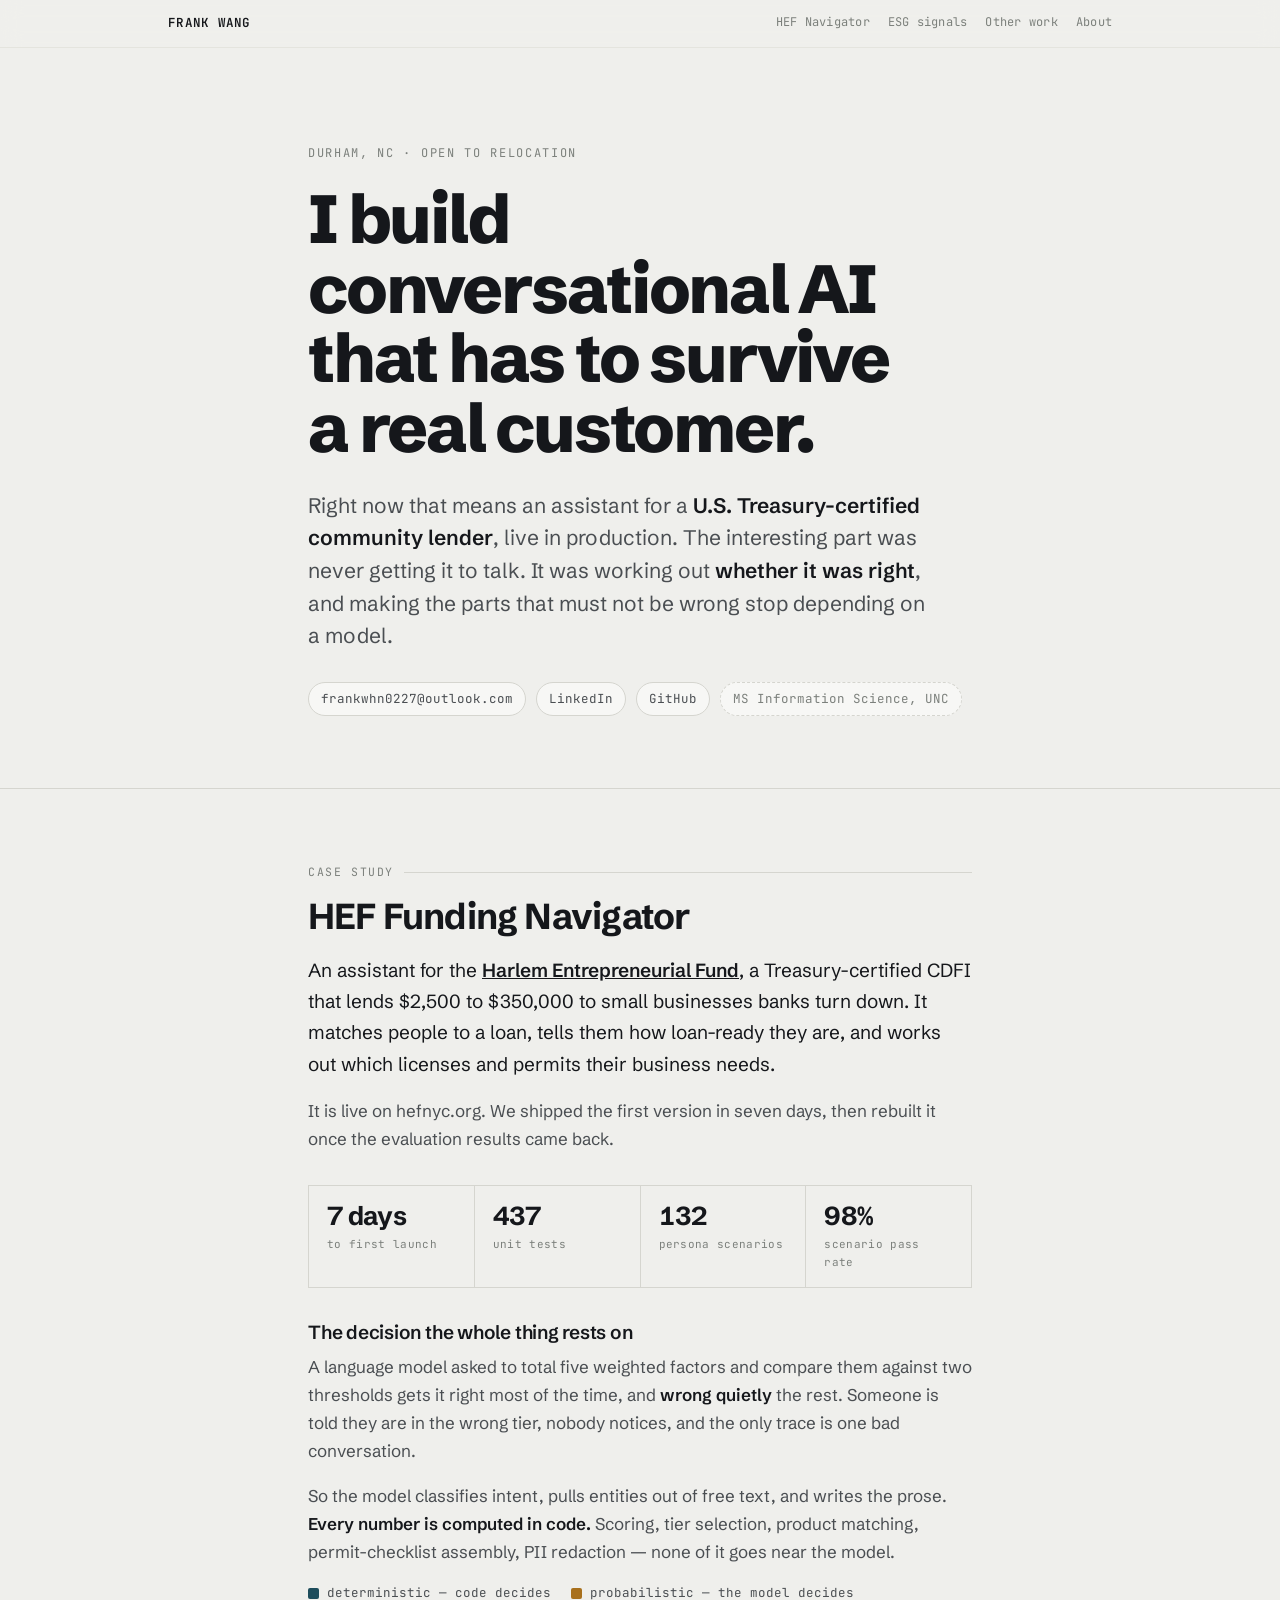
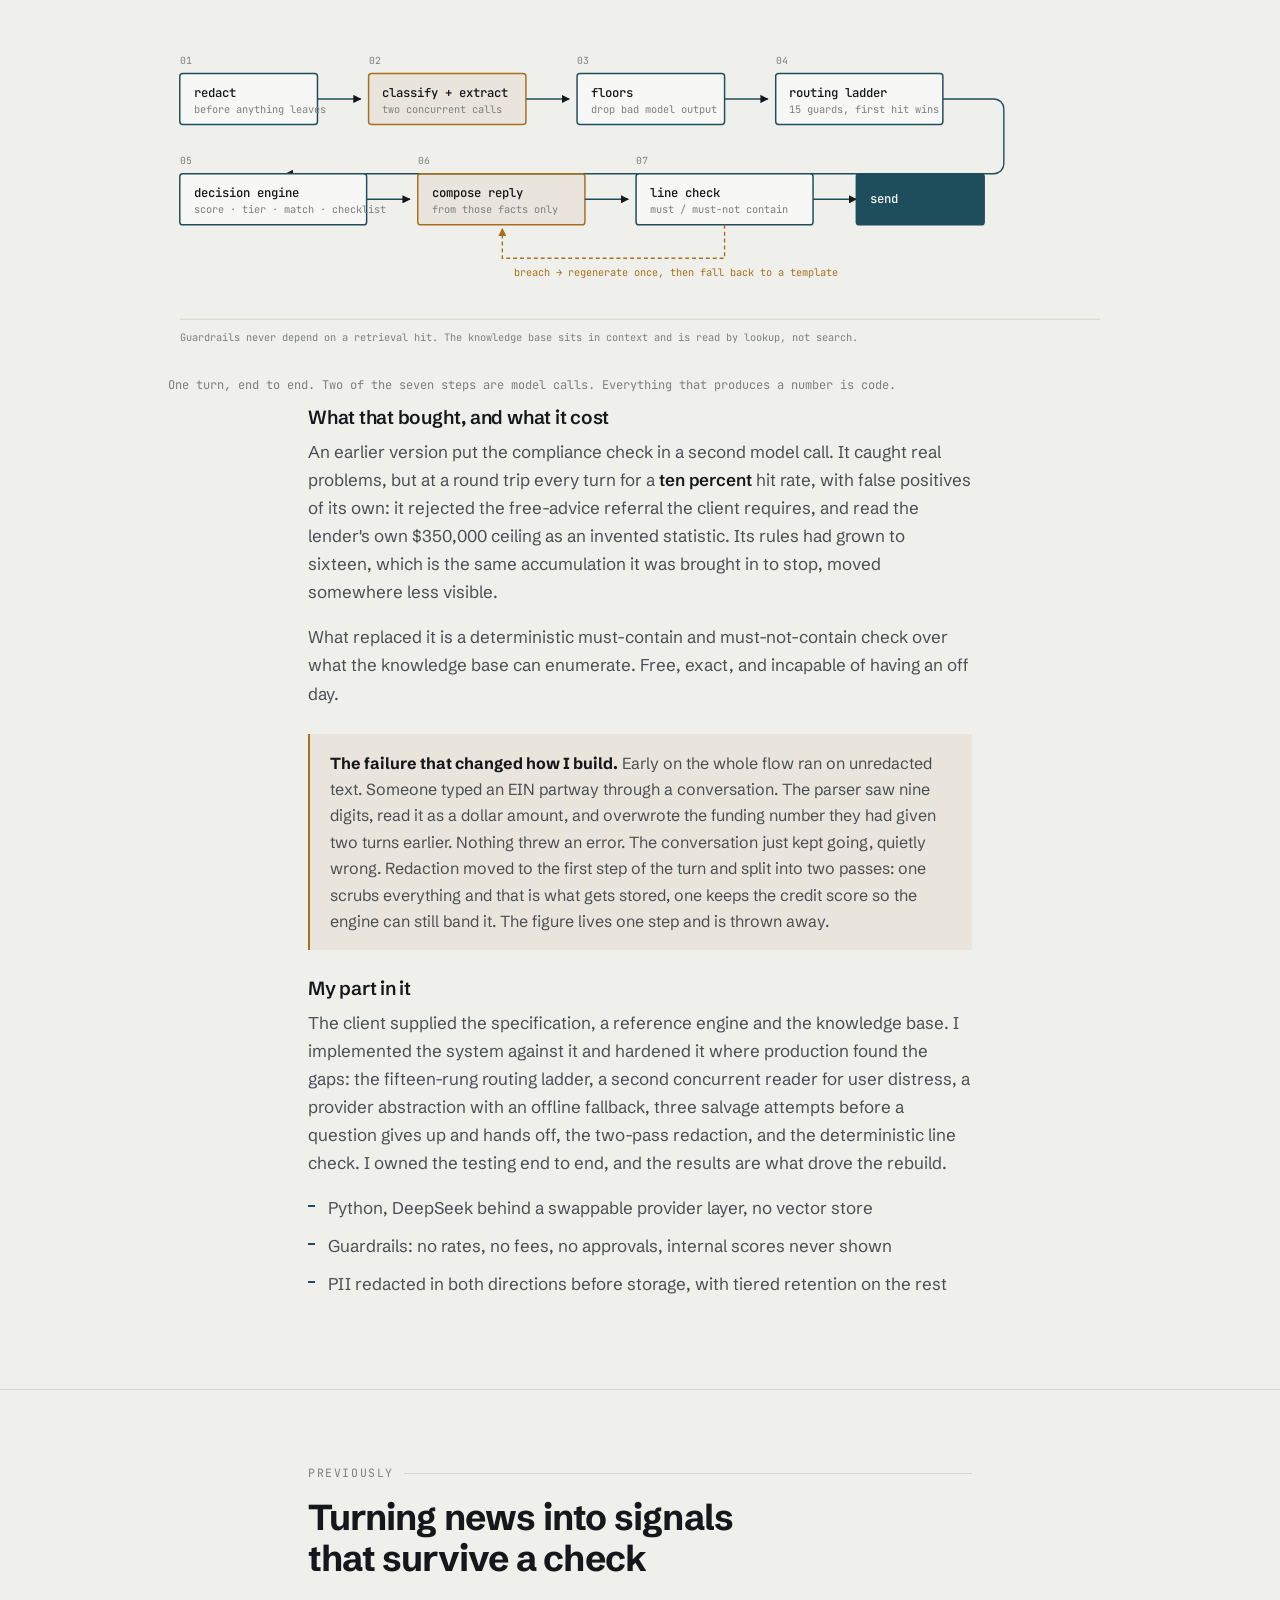
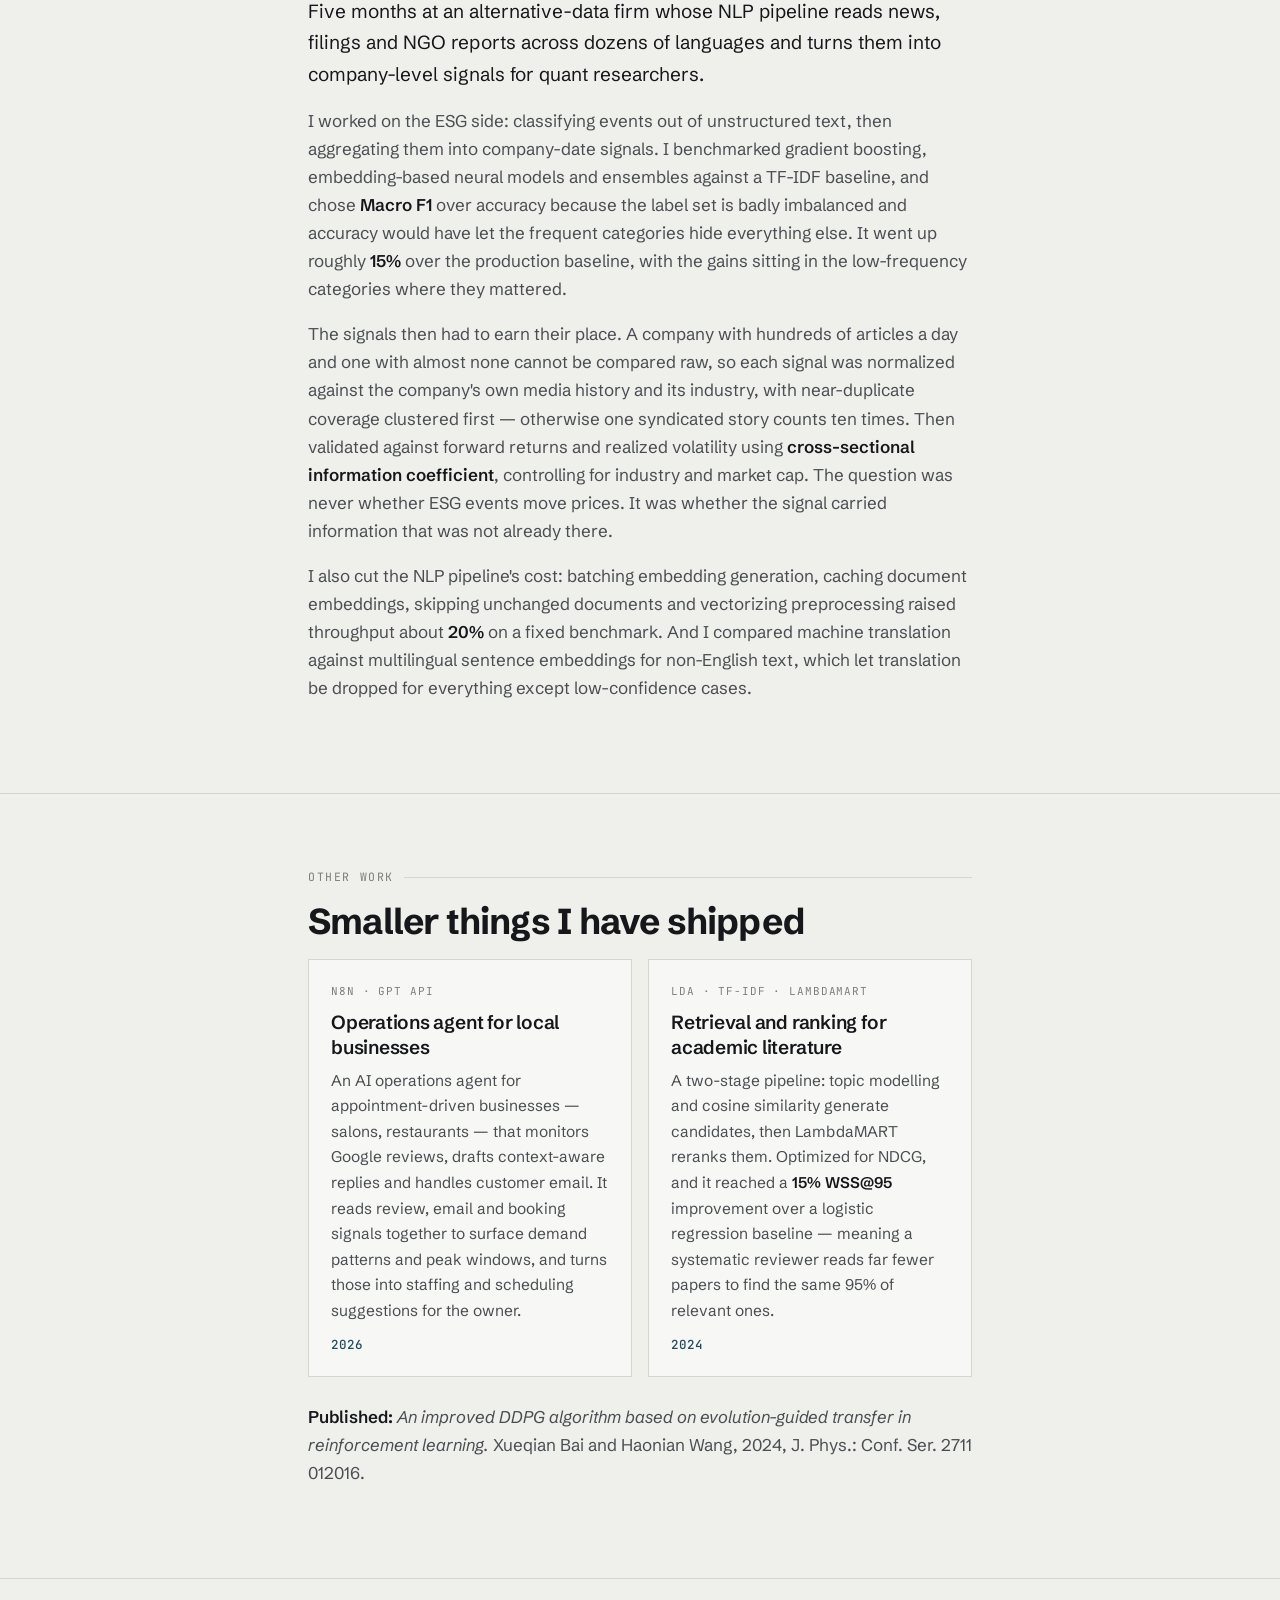
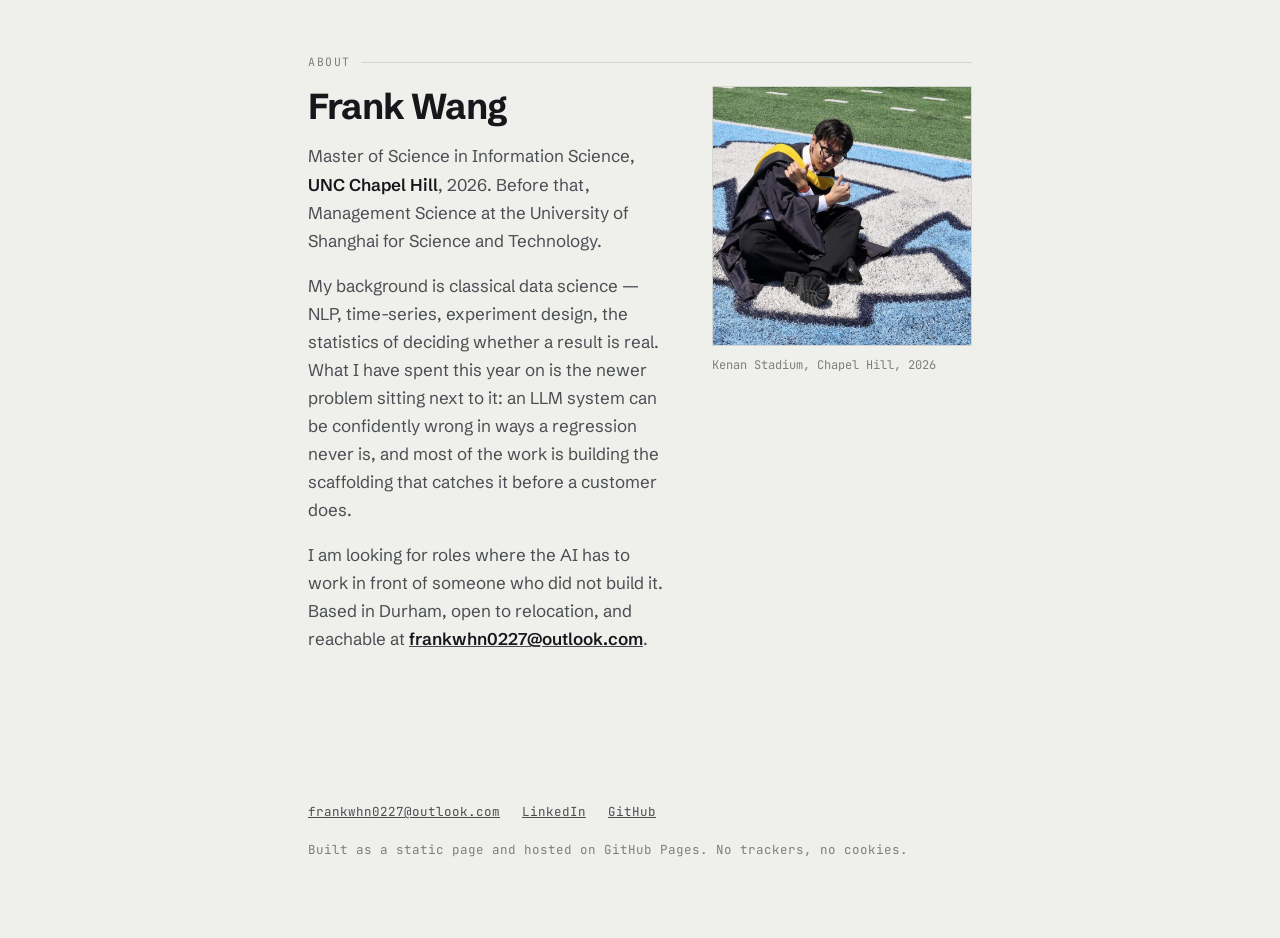
==== index.html @ 6993cf63 "Personal site: HEF case study, ESG signal work, projects Static single page hosted on GitHub Pages. " ====
<!doctype html>
<html lang="en">
<head>
<meta charset="utf-8">
<meta name="viewport" content="width=device-width,initial-scale=1">
<title>Frank Wang — AI systems that hold up in production</title>
<meta name="description" content="Haonian (Frank) Wang. I build conversational AI systems for enterprise clients and work out whether they actually hold up.">
<link rel="preconnect" href="https://fonts.googleapis.com">
<link rel="preconnect" href="https://fonts.gstatic.com" crossorigin>
<link rel="stylesheet" href="https://fonts.googleapis.com/css2?family=Schibsted+Grotesk:wght@400;500;600;700;800&family=JetBrains+Mono:wght@400;500;600&display=swap">
<link rel="icon" href="data:image/svg+xml,<svg xmlns='http://www.w3.org/2000/svg' viewBox='0 0 32 32'><rect width='32' height='32' fill='%231E4D5C'/><text x='16' y='23' font-family='monospace' font-size='19' font-weight='700' fill='%23EFEFEC' text-anchor='middle'>F</text></svg>">
<style>
:root{
  --ground:#EFEFEC; --surface:#F7F7F5; --sunk:#E4E4DF;
  --ink:#15171B; --ink-2:#4A4E52; --ink-3:#7C807C;
  --rule:#D5D5CF; --rule-soft:#E4E4DE;
  --det:#1E4D5C;  --det-w:#1E4D5C14;   /* deterministic: code decides */
  --pro:#A8701C;  --pro-w:#A8701C14;   /* probabilistic: the model decides */
  --sans:"Schibsted Grotesk",system-ui,-apple-system,"Segoe UI",sans-serif;
  --mono:"JetBrains Mono",ui-monospace,SFMono-Regular,Menlo,monospace;
  --col:720px; --wide:1000px;
}
@media (prefers-color-scheme:dark){:root:not([data-theme="light"]){
  --ground:#121417; --surface:#1A1D21; --sunk:#0D0F11;
  --ink:#E9EAE6; --ink-2:#AFB4B2; --ink-3:#818682;
  --rule:#2B2F33; --rule-soft:#22262A;
  --det:#6FB6C6; --det-w:#6FB6C61F;
  --pro:#D9A548; --pro-w:#D9A5481F;
}}
:root[data-theme="dark"]{
  --ground:#121417; --surface:#1A1D21; --sunk:#0D0F11;
  --ink:#E9EAE6; --ink-2:#AFB4B2; --ink-3:#818682;
  --rule:#2B2F33; --rule-soft:#22262A;
  --det:#6FB6C6; --det-w:#6FB6C61F;
  --pro:#D9A548; --pro-w:#D9A5481F;
}
*{box-sizing:border-box}
html{scroll-behavior:smooth}
@media (prefers-reduced-motion:reduce){html{scroll-behavior:auto}*{animation:none!important;transition:none!important}}
body{margin:0;background:var(--ground);color:var(--ink);font-family:var(--sans);
  font-size:17px;line-height:1.65;-webkit-font-smoothing:antialiased;font-feature-settings:"ss01";}
.col{max-width:var(--col);margin:0 auto;padding:0 28px}
.wide{max-width:var(--wide);margin:0 auto;padding:0 28px}
a{color:inherit}
a:focus-visible{outline:2px solid var(--det);outline-offset:3px;border-radius:2px}

/* ── nav ─────────────────────────────────────────── */
nav{position:sticky;top:0;z-index:20;background:color-mix(in srgb,var(--ground) 88%,transparent);
  backdrop-filter:blur(10px);border-bottom:1px solid var(--rule-soft)}
nav .in{max-width:var(--wide);margin:0 auto;padding:13px 28px;display:flex;align-items:center;gap:22px}
nav .me{font-family:var(--mono);font-size:12.5px;font-weight:600;letter-spacing:.02em;text-decoration:none}
nav .lk{margin-left:auto;display:flex;gap:18px}
nav .lk a{font-family:var(--mono);font-size:12px;color:var(--ink-3);text-decoration:none;letter-spacing:.02em}
nav .lk a:hover{color:var(--ink)}
@media(max-width:620px){nav .lk a.opt{display:none}}

/* ── hero ────────────────────────────────────────── */
header{padding:96px 0 72px;border-bottom:1px solid var(--rule)}
.kicker{font-family:var(--mono);font-size:12px;letter-spacing:.14em;text-transform:uppercase;color:var(--ink-3);margin-bottom:22px}
h1{font-size:clamp(38px,7vw,68px);line-height:1.02;letter-spacing:-.033em;font-weight:800;margin:0 0 26px;text-wrap:balance}
.lede{font-size:clamp(18px,2.3vw,21px);line-height:1.55;color:var(--ink-2);max-width:30em;margin:0 0 30px}
.lede b{color:var(--ink);font-weight:600}
.meta{display:flex;flex-wrap:wrap;gap:8px 10px}
.meta a,.meta span{font-family:var(--mono);font-size:12.5px;padding:6px 12px;border:1px solid var(--rule);
  border-radius:100px;text-decoration:none;color:var(--ink-2);background:var(--surface)}
.meta a:hover{border-color:var(--ink);color:var(--ink)}
.meta span{border-style:dashed;color:var(--ink-3)}

/* ── section furniture ───────────────────────────── */
section{padding:74px 0;border-bottom:1px solid var(--rule)}
section:last-of-type{border-bottom:0}
.sk{font-family:var(--mono);font-size:11.5px;letter-spacing:.14em;text-transform:uppercase;color:var(--ink-3);margin-bottom:14px;display:flex;align-items:center;gap:10px}
.sk::after{content:"";flex:1;height:1px;background:var(--rule)}
h2{font-size:clamp(26px,3.6vw,36px);line-height:1.12;letter-spacing:-.022em;font-weight:700;margin:0 0 18px;text-wrap:balance}
h3{font-size:19px;line-height:1.3;letter-spacing:-.012em;font-weight:600;margin:0 0 8px}
p{margin:0 0 17px;color:var(--ink-2)}
p b,li b{color:var(--ink);font-weight:600}
.big{font-size:19px;color:var(--ink)}

/* ── legend ──────────────────────────────────────── */
.legend{display:flex;flex-wrap:wrap;gap:10px 20px;margin:0 0 26px;font-family:var(--mono);font-size:12.5px}
.legend i{display:inline-flex;align-items:center;gap:8px;font-style:normal;color:var(--ink-2)}
.legend i::before{content:"";width:11px;height:11px;border-radius:2px;flex:none}
.legend .d::before{background:var(--det)} .legend .p::before{background:var(--pro)}

/* ── diagram ─────────────────────────────────────── */
.figure{margin:34px 0 10px}
.figure svg{width:100%;height:auto;display:block}
figcaption{font-family:var(--mono);font-size:12px;color:var(--ink-3);margin-top:14px;line-height:1.6}

/* ── stat strip ──────────────────────────────────── */
.stats{display:grid;grid-template-columns:repeat(auto-fit,minmax(132px,1fr));gap:1px;background:var(--rule);
  border:1px solid var(--rule);margin:32px 0}
.stats div{background:var(--ground);padding:16px 18px}
.stats b{display:block;font-size:26px;font-weight:700;letter-spacing:-.025em;line-height:1.15;font-variant-numeric:tabular-nums}
.stats span{font-family:var(--mono);font-size:11px;color:var(--ink-3);letter-spacing:.03em;display:block;margin-top:3px}

/* ── notes / lists ───────────────────────────────── */
ul.clean{list-style:none;padding:0;margin:0 0 17px}
ul.clean li{position:relative;padding-left:20px;margin-bottom:10px;color:var(--ink-2)}
ul.clean li::before{content:"";position:absolute;left:0;top:11px;width:7px;height:1.5px;background:var(--det)}
.aside{border-left:2px solid var(--pro);background:var(--pro-w);padding:16px 20px;margin:26px 0;font-size:16px;color:var(--ink-2)}
.aside b{color:var(--ink)}

/* ── work cards ──────────────────────────────────── */
.cards{display:grid;grid-template-columns:repeat(auto-fit,minmax(272px,1fr));gap:16px;margin-top:8px}
.card{border:1px solid var(--rule);background:var(--surface);padding:22px 22px 20px}
.card .tag{font-family:var(--mono);font-size:11px;letter-spacing:.08em;text-transform:uppercase;color:var(--ink-3);margin-bottom:10px}
.card p{font-size:15.5px;margin:0}
.card .n{font-family:var(--mono);font-size:12.5px;color:var(--det);margin-top:12px;display:block;font-weight:500}

/* ── about ───────────────────────────────────────── */
.about{display:grid;grid-template-columns:minmax(0,1fr) 260px;gap:40px;align-items:start}
@media(max-width:700px){.about{grid-template-columns:1fr;gap:28px}}
.about img{width:100%;height:auto;display:block;border:1px solid var(--rule);filter:saturate(.92)}
.about figcaption{margin-top:10px}

/* ── footer ──────────────────────────────────────── */
footer{padding:56px 0 76px;font-family:var(--mono);font-size:12.5px;color:var(--ink-3);line-height:1.9}
footer a{color:var(--ink-2)}
footer .row{display:flex;flex-wrap:wrap;gap:8px 22px;margin-bottom:14px}
</style>
</head>
<body>

<nav><div class="in">
  <a class="me" href="#top">FRANK WANG</a>
  <span class="lk">
    <a href="#hef">HEF Navigator</a>
    <a href="#signals" class="opt">ESG signals</a>
    <a href="#work" class="opt">Other work</a>
    <a href="#about">About</a>
  </span>
</div></nav>

<header id="top"><div class="col">
  <div class="kicker">Durham, NC · open to relocation</div>
  <h1>I build conversational AI that has to survive a real customer.</h1>
  <p class="lede">Right now that means an assistant for a <b>U.S. Treasury-certified community lender</b>, live in production. The interesting part was never getting it to talk. It was working out <b>whether it was right</b>, and making the parts that must not be wrong stop depending on a model.</p>
  <div class="meta">
    <a href="mailto:frankwhn0227@outlook.com">frankwhn0227@outlook.com</a>
    <a href="https://www.linkedin.com/in/frank-haonian-wang-465636354" target="_blank" rel="noopener">LinkedIn</a>
    <a href="https://github.com/Frankkk-Wang" target="_blank" rel="noopener">GitHub</a>
    <span>MS Information Science, UNC</span>
  </div>
</div></header>

<section id="hef"><div class="col">
  <div class="sk">Case study</div>
  <h2>HEF Funding Navigator</h2>
  <p class="big">An assistant for the <a href="https://www.hefnyc.org/" target="_blank" rel="noopener"><b>Harlem Entrepreneurial Fund</b></a>, a Treasury-certified CDFI that lends $2,500 to $350,000 to small businesses banks turn down. It matches people to a loan, tells them how loan-ready they are, and works out which licenses and permits their business needs.</p>
  <p>It is live on hefnyc.org. We shipped the first version in seven days, then rebuilt it once the evaluation results came back.</p>

  <div class="stats">
    <div><b>7 days</b><span>to first launch</span></div>
    <div><b>437</b><span>unit tests</span></div>
    <div><b>132</b><span>persona scenarios</span></div>
    <div><b>98%</b><span>scenario pass rate</span></div>
  </div>

  <h3>The decision the whole thing rests on</h3>
  <p>A language model asked to total five weighted factors and compare them against two thresholds gets it right most of the time, and <b>wrong quietly</b> the rest. Someone is told they are in the wrong tier, nobody notices, and the only trace is one bad conversation.</p>
  <p>So the model classifies intent, pulls entities out of free text, and writes the prose. <b>Every number is computed in code.</b> Scoring, tier selection, product matching, permit-checklist assembly, PII redaction — none of it goes near the model.</p>

  <div class="legend">
    <i class="d">deterministic — code decides</i>
    <i class="p">probabilistic — the model decides</i>
  </div>
</div>

<div class="wide"><figure class="figure">
<svg viewBox="0 0 960 330" role="img" aria-label="One conversation turn: redaction and routing are deterministic, intent classification and reply composition are model calls, and a deterministic line check gates the reply before it is sent.">
  <defs>
    <marker id="ar" viewBox="0 0 10 10" refX="9" refY="5" markerWidth="6" markerHeight="6" orient="auto">
      <path d="M0 0 L10 5 L0 10 z" fill="currentColor"/>
    </marker>
    <marker id="arp" viewBox="0 0 10 10" refX="9" refY="5" markerWidth="6" markerHeight="6" orient="auto">
      <path d="M0 0 L10 5 L0 10 z" fill="var(--pro)"/>
    </marker>
  </defs>
  <style>
    .bx{fill:var(--surface);stroke:var(--det);stroke-width:1.5}
    .bxp{fill:var(--pro-w);stroke:var(--pro);stroke-width:1.5}
    .lbl{font-family:var(--mono);font-size:12.5px;fill:var(--ink);font-weight:500}
    .sub{font-family:var(--mono);font-size:10.5px;fill:var(--ink-3)}
    .ln{stroke:var(--det);stroke-width:1.4;fill:none;color:var(--det)}
    .lnp{stroke:var(--pro);stroke-width:1.4;fill:none;stroke-dasharray:4 3;color:var(--pro)}
    .step{font-family:var(--mono);font-size:10px;fill:var(--ink-3)}
  </style>

  <text class="step" x="12" y="26">01</text>
  <rect class="bx" x="12" y="36" width="140" height="52" rx="3"/>
  <text class="lbl" x="26" y="60">redact</text><text class="sub" x="26" y="76">before anything leaves</text>

  <line class="ln" x1="152" y1="62" x2="196" y2="62" marker-end="url(#ar)"/>

  <text class="step" x="204" y="26">02</text>
  <rect class="bxp" x="204" y="36" width="160" height="52" rx="3"/>
  <text class="lbl" x="218" y="60">classify + extract</text><text class="sub" x="218" y="76">two concurrent calls</text>

  <line class="ln" x1="364" y1="62" x2="408" y2="62" marker-end="url(#ar)"/>

  <text class="step" x="416" y="26">03</text>
  <rect class="bx" x="416" y="36" width="150" height="52" rx="3"/>
  <text class="lbl" x="430" y="60">floors</text><text class="sub" x="430" y="76">drop bad model output</text>

  <line class="ln" x1="566" y1="62" x2="610" y2="62" marker-end="url(#ar)"/>

  <text class="step" x="618" y="26">04</text>
  <rect class="bx" x="618" y="36" width="170" height="52" rx="3"/>
  <text class="lbl" x="632" y="60">routing ladder</text><text class="sub" x="632" y="76">15 guards, first hit wins</text>

  <path class="ln" d="M788 62 H 840 a10 10 0 0 1 10 10 V 128 a10 10 0 0 1 -10 10 H 120" marker-end="url(#ar)"/>

  <text class="step" x="12" y="128">05</text>
  <rect class="bx" x="12" y="138" width="190" height="52" rx="3"/>
  <text class="lbl" x="26" y="162">decision engine</text><text class="sub" x="26" y="178">score · tier · match · checklist</text>

  <line class="ln" x1="202" y1="164" x2="246" y2="164" marker-end="url(#ar)"/>

  <text class="step" x="254" y="128">06</text>
  <rect class="bxp" x="254" y="138" width="170" height="52" rx="3"/>
  <text class="lbl" x="268" y="162">compose reply</text><text class="sub" x="268" y="178">from those facts only</text>

  <line class="ln" x1="424" y1="164" x2="468" y2="164" marker-end="url(#ar)"/>

  <text class="step" x="476" y="128">07</text>
  <rect class="bx" x="476" y="138" width="180" height="52" rx="3"/>
  <text class="lbl" x="490" y="162">line check</text><text class="sub" x="490" y="178">must / must-not contain</text>

  <path class="lnp" d="M566 190 V 224 H 340 V 194" marker-end="url(#arp)"/>
  <text class="sub" x="352" y="242" style="fill:var(--pro)">breach → regenerate once, then fall back to a template</text>

  <line class="ln" x1="656" y1="164" x2="700" y2="164" marker-end="url(#ar)"/>
  <rect class="bx" x="700" y="138" width="130" height="52" rx="3" style="fill:var(--det);stroke:var(--det)"/>
  <text class="lbl" x="714" y="168" style="fill:var(--surface)">send</text>

  <line x1="12" y1="286" x2="948" y2="286" stroke="var(--rule)" stroke-width="1"/>
  <text class="sub" x="12" y="308">Guardrails never depend on a retrieval hit. The knowledge base sits in context and is read by lookup, not search.</text>
</svg>
<figcaption>One turn, end to end. Two of the seven steps are model calls. Everything that produces a number is code.</figcaption>
</figure></div>

<div class="col">
  <h3>What that bought, and what it cost</h3>
  <p>An earlier version put the compliance check in a second model call. It caught real problems, but at a round trip every turn for a <b>ten percent</b> hit rate, with false positives of its own: it rejected the free-advice referral the client requires, and read the lender's own $350,000 ceiling as an invented statistic. Its rules had grown to sixteen, which is the same accumulation it was brought in to stop, moved somewhere less visible.</p>
  <p>What replaced it is a deterministic must-contain and must-not-contain check over what the knowledge base can enumerate. Free, exact, and incapable of having an off day.</p>

  <div class="aside">
    <b>The failure that changed how I build.</b> Early on the whole flow ran on unredacted text. Someone typed an EIN partway through a conversation. The parser saw nine digits, read it as a dollar amount, and overwrote the funding number they had given two turns earlier. Nothing threw an error. The conversation just kept going, quietly wrong. Redaction moved to the first step of the turn and split into two passes: one scrubs everything and that is what gets stored, one keeps the credit score so the engine can still band it. The figure lives one step and is thrown away.
  </div>

  <h3>My part in it</h3>
  <p>The client supplied the specification, a reference engine and the knowledge base. I implemented the system against it and hardened it where production found the gaps: the fifteen-rung routing ladder, a second concurrent reader for user distress, a provider abstraction with an offline fallback, three salvage attempts before a question gives up and hands off, the two-pass redaction, and the deterministic line check. I owned the testing end to end, and the results are what drove the rebuild.</p>
  <ul class="clean">
    <li>Python, DeepSeek behind a swappable provider layer, no vector store</li>
    <li>Guardrails: no rates, no fees, no approvals, internal scores never shown</li>
    <li>PII redacted in both directions before storage, with tiered retention on the rest</li>
  </ul>
</div>
</section>

<section id="signals"><div class="col">
  <div class="sk">Previously</div>
  <h2>Turning news into signals that survive a check</h2>
  <p class="big">Five months at an alternative-data firm whose NLP pipeline reads news, filings and NGO reports across dozens of languages and turns them into company-level signals for quant researchers.</p>
  <p>I worked on the ESG side: classifying events out of unstructured text, then aggregating them into company-date signals. I benchmarked gradient boosting, embedding-based neural models and ensembles against a TF-IDF baseline, and chose <b>Macro F1</b> over accuracy because the label set is badly imbalanced and accuracy would have let the frequent categories hide everything else. It went up roughly <b>15%</b> over the production baseline, with the gains sitting in the low-frequency categories where they mattered.</p>
  <p>The signals then had to earn their place. A company with hundreds of articles a day and one with almost none cannot be compared raw, so each signal was normalized against the company's own media history and its industry, with near-duplicate coverage clustered first — otherwise one syndicated story counts ten times. Then validated against forward returns and realized volatility using <b>cross-sectional information coefficient</b>, controlling for industry and market cap. The question was never whether ESG events move prices. It was whether the signal carried information that was not already there.</p>
  <p>I also cut the NLP pipeline's cost: batching embedding generation, caching document embeddings, skipping unchanged documents and vectorizing preprocessing raised throughput about <b>20%</b> on a fixed benchmark. And I compared machine translation against multilingual sentence embeddings for non-English text, which let translation be dropped for everything except low-confidence cases.</p>
</div></section>

<section id="work"><div class="col">
  <div class="sk">Other work</div>
  <h2>Smaller things I have shipped</h2>
  <div class="cards">
    <div class="card">
      <div class="tag">n8n · GPT API</div>
      <h3>Operations agent for local businesses</h3>
      <p>An AI operations agent for appointment-driven businesses — salons, restaurants — that monitors Google reviews, drafts context-aware replies and handles customer email. It reads review, email and booking signals together to surface demand patterns and peak windows, and turns those into staffing and scheduling suggestions for the owner.</p>
      <span class="n">2026</span>
    </div>
    <div class="card">
      <div class="tag">LDA · TF-IDF · LambdaMART</div>
      <h3>Retrieval and ranking for academic literature</h3>
      <p>A two-stage pipeline: topic modelling and cosine similarity generate candidates, then LambdaMART reranks them. Optimized for NDCG, and it reached a <b>15% WSS@95</b> improvement over a logistic regression baseline — meaning a systematic reviewer reads far fewer papers to find the same 95% of relevant ones.</p>
      <span class="n">2024</span>
    </div>
  </div>
  <p style="margin-top:26px"><b>Published:</b> <i>An improved DDPG algorithm based on evolution-guided transfer in reinforcement learning.</i> Xueqian Bai and Haonian Wang, 2024, J. Phys.: Conf. Ser. 2711 012016.</p>
</div></section>

<section id="about"><div class="col">
  <div class="sk">About</div>
  <div class="about">
    <div>
      <h2 style="margin-bottom:16px">Frank Wang</h2>
      <p>Master of Science in Information Science, <b>UNC Chapel Hill</b>, 2026. Before that, Management Science at the University of Shanghai for Science and Technology.</p>
      <p>My background is classical data science — NLP, time-series, experiment design, the statistics of deciding whether a result is real. What I have spent this year on is the newer problem sitting next to it: an LLM system can be confidently wrong in ways a regression never is, and most of the work is building the scaffolding that catches it before a customer does.</p>
      <p>I am looking for roles where the AI has to work in front of someone who did not build it. Based in Durham, open to relocation, and reachable at <a href="mailto:frankwhn0227@outlook.com"><b>frankwhn0227@outlook.com</b></a>.</p>
    </div>
    <figure style="margin:0">
      <img src="assets/frank.jpg" alt="Frank Wang in graduation regalia on the field at Kenan Stadium, UNC Chapel Hill" width="900" height="900" loading="lazy">
      <figcaption>Kenan Stadium, Chapel Hill, 2026</figcaption>
    </figure>
  </div>
</div></section>

<footer><div class="col">
  <div class="row">
    <a href="mailto:frankwhn0227@outlook.com">frankwhn0227@outlook.com</a>
    <a href="https://www.linkedin.com/in/frank-haonian-wang-465636354" target="_blank" rel="noopener">LinkedIn</a>
    <a href="https://github.com/Frankkk-Wang" target="_blank" rel="noopener">GitHub</a>
  </div>
  <div>Built as a static page and hosted on GitHub Pages. No trackers, no cookies.</div>
</div></footer>

</body>
</html>
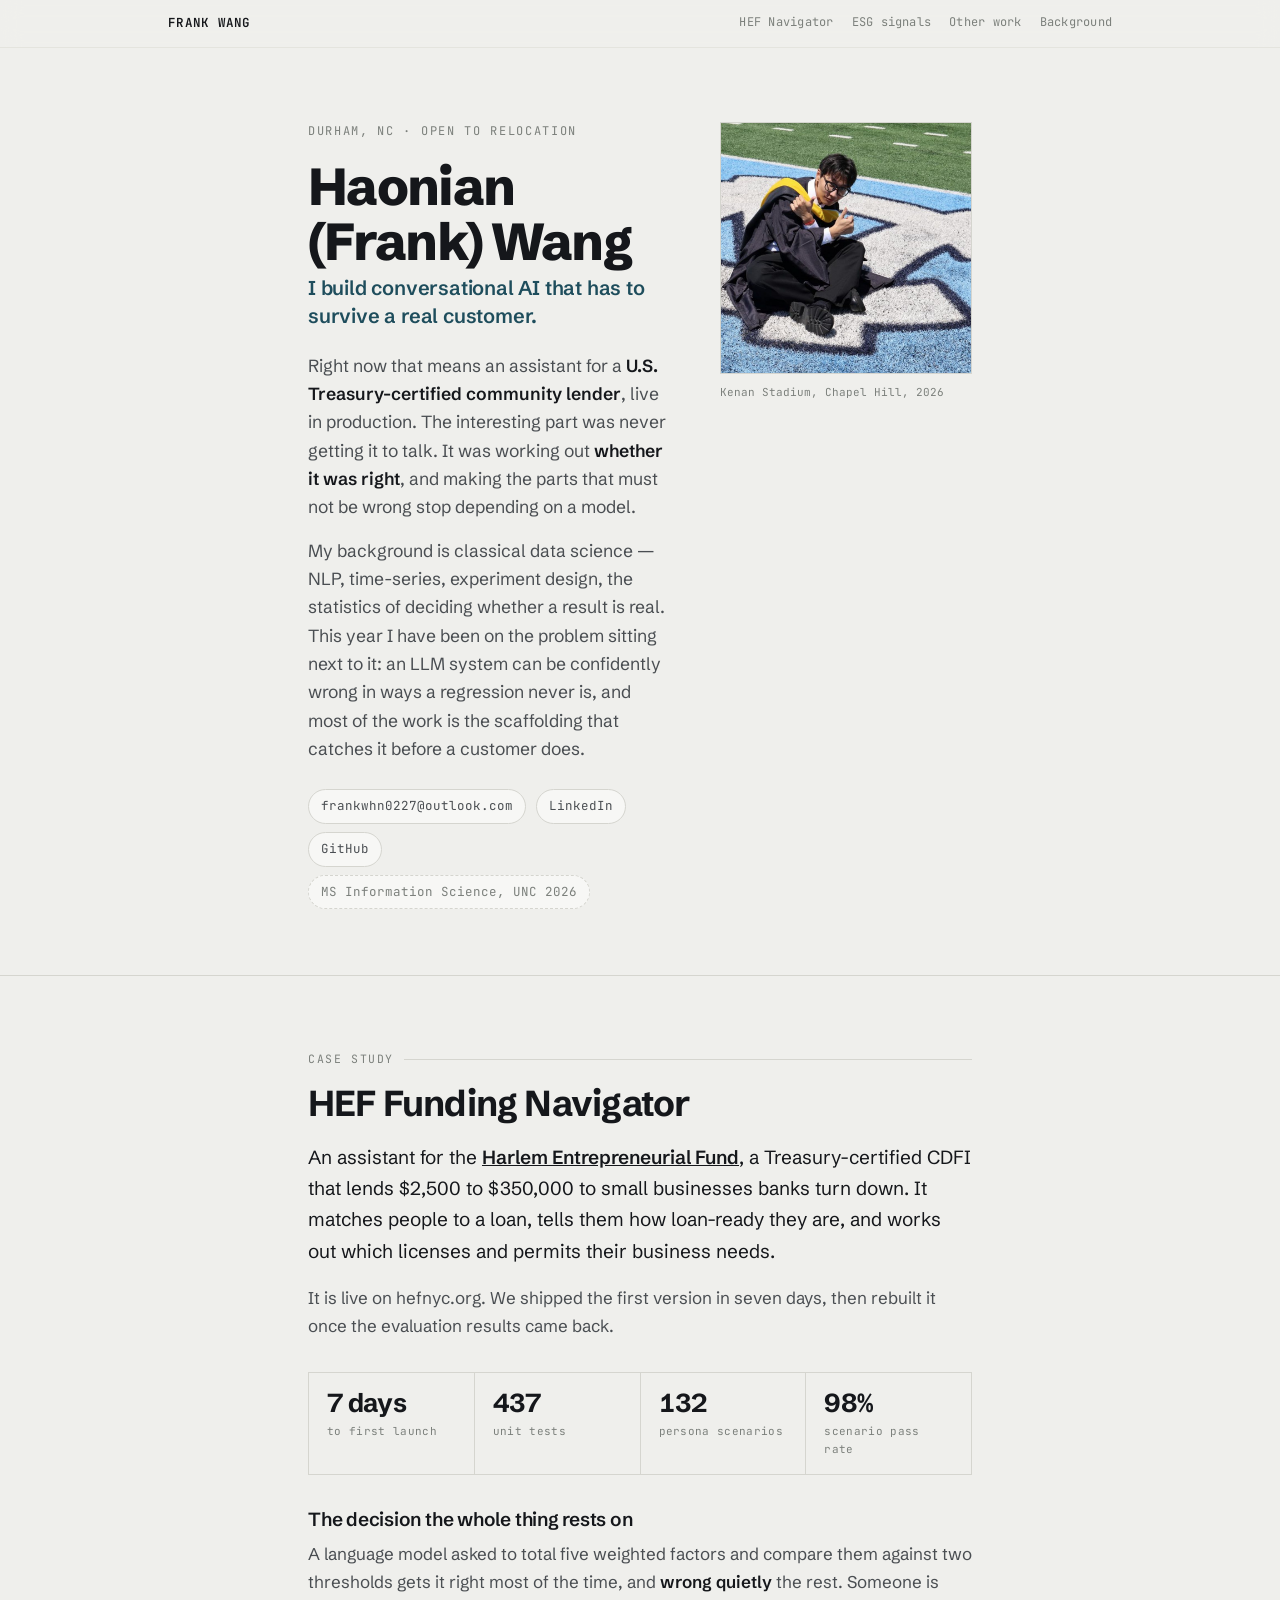
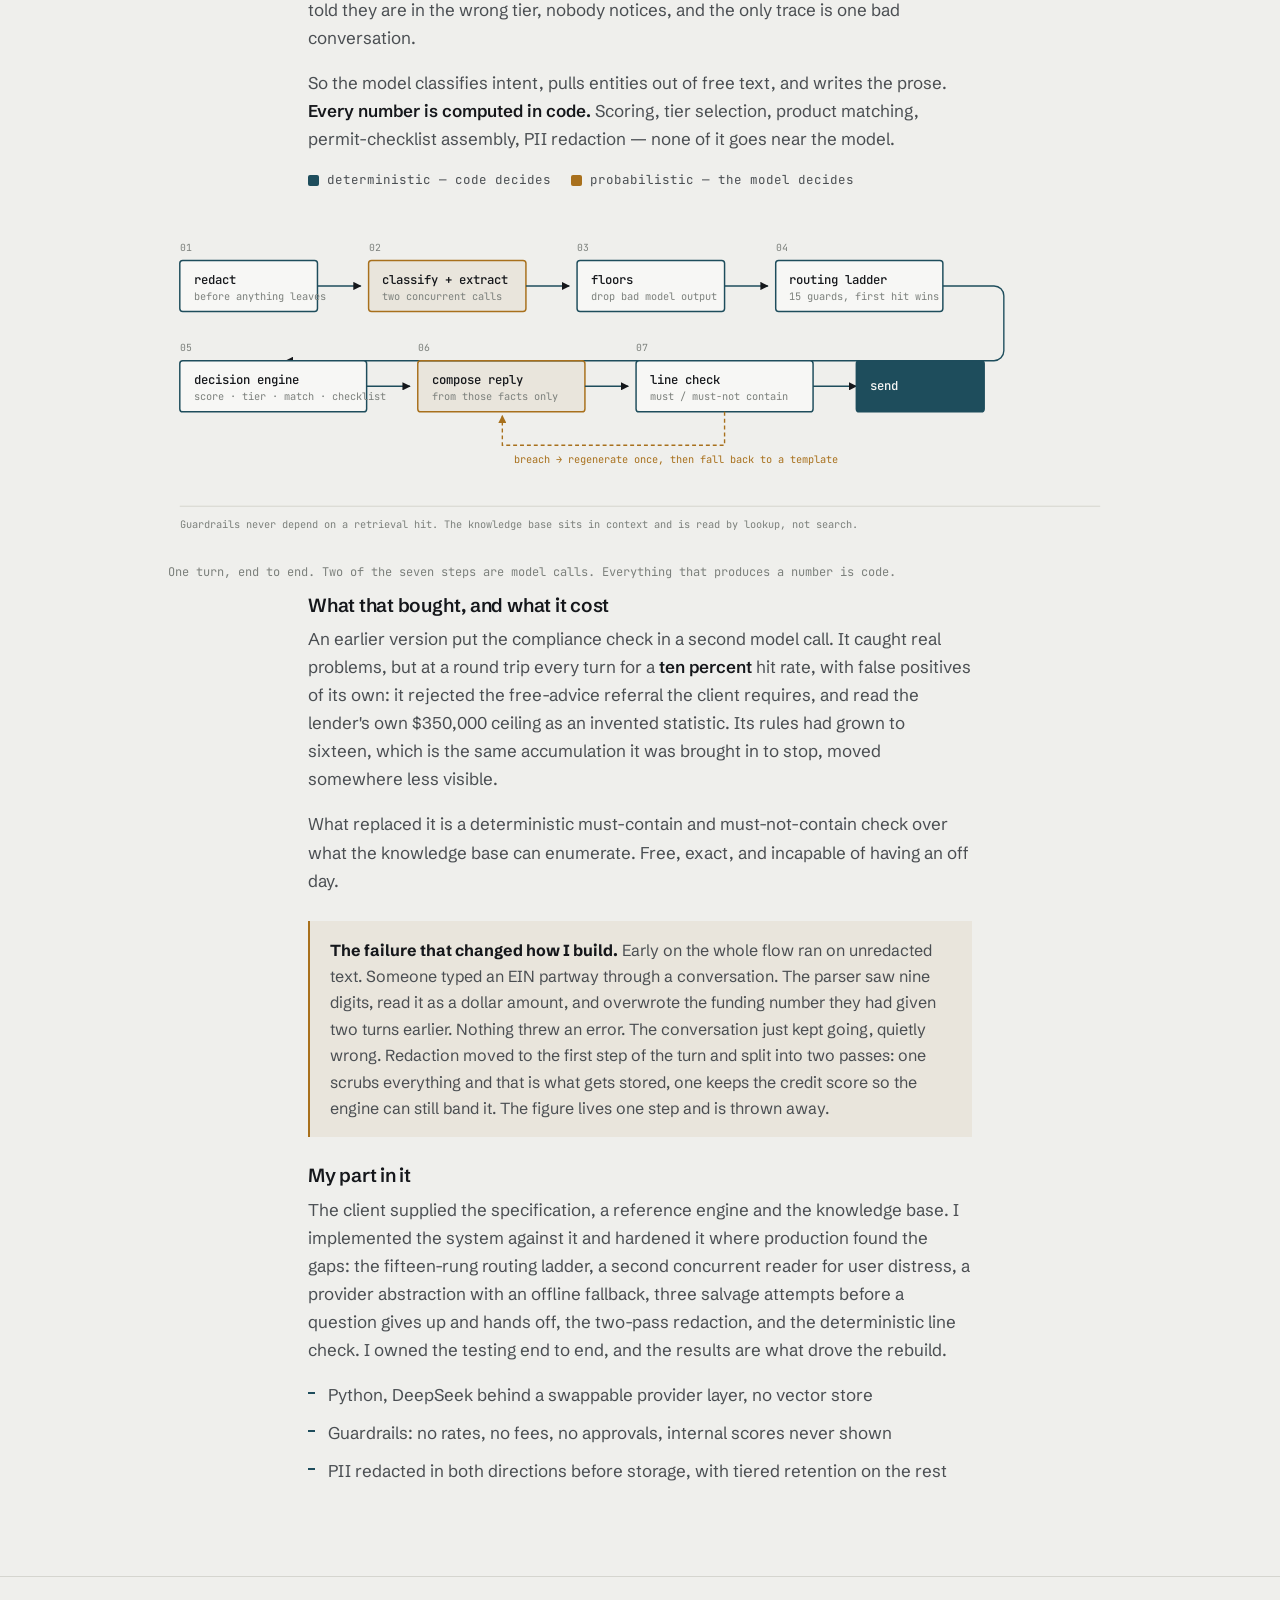
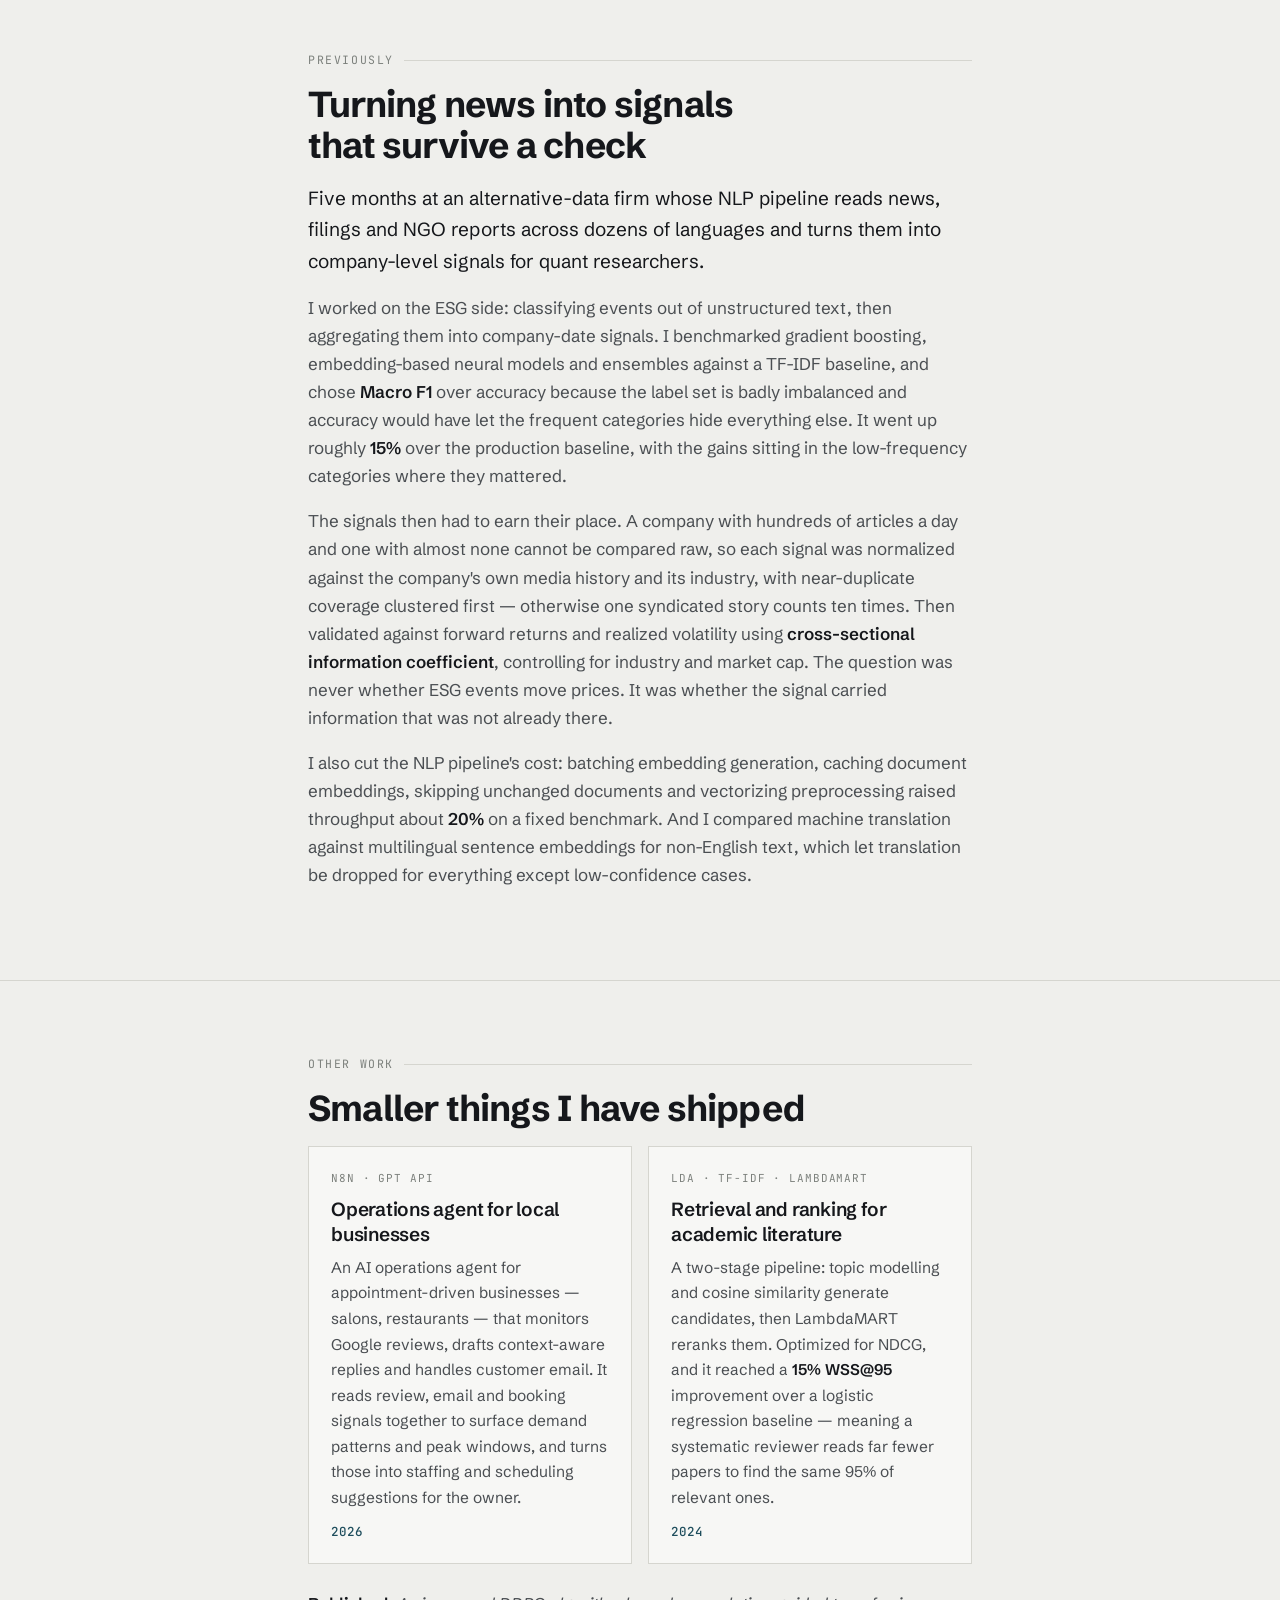
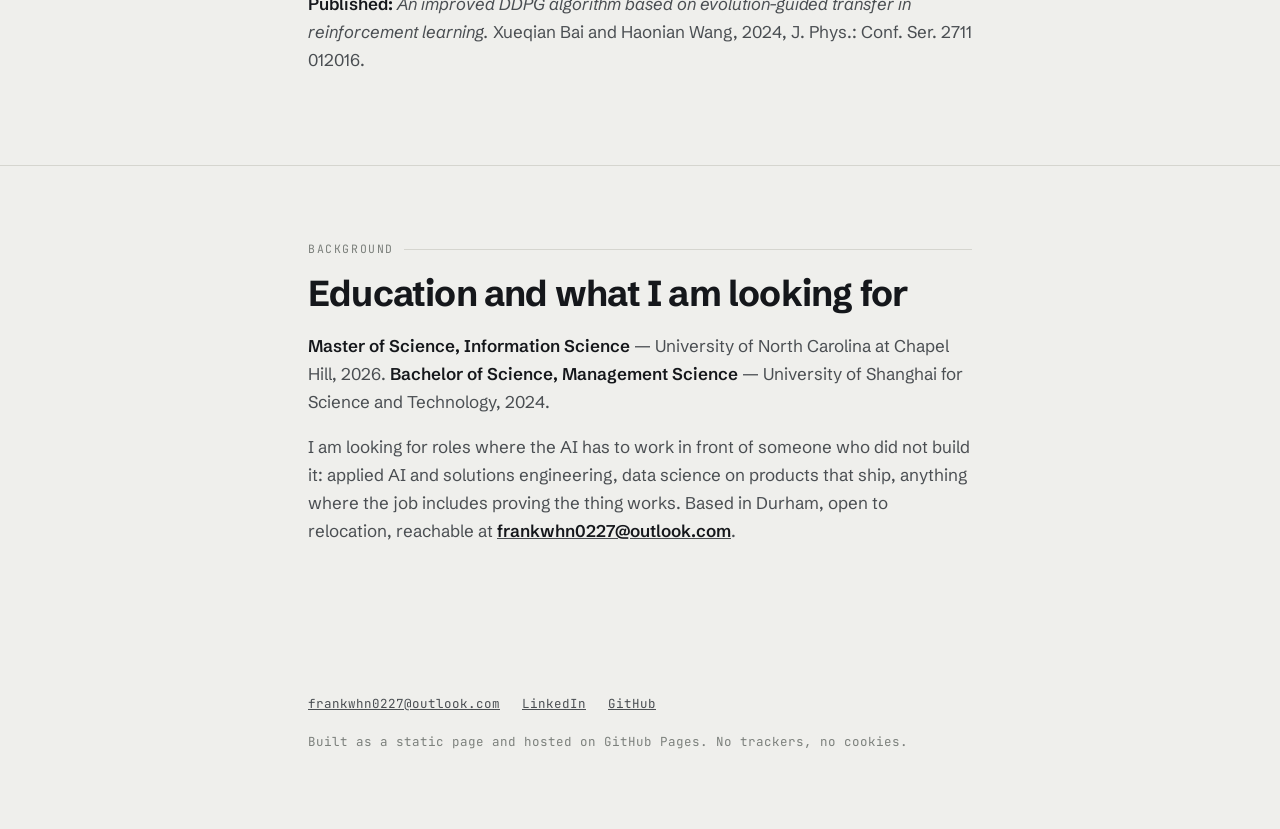
==== commit 1d650ed4: "Lead with name, photo and intro Restructure as a personal site rather than a case-study essay: the p" ====
--- a/index.html
+++ b/index.html
@@ -55,10 +55,18 @@
 @media(max-width:620px){nav .lk a.opt{display:none}}
 
 /* ── hero ────────────────────────────────────────── */
-header{padding:96px 0 72px;border-bottom:1px solid var(--rule)}
-.kicker{font-family:var(--mono);font-size:12px;letter-spacing:.14em;text-transform:uppercase;color:var(--ink-3);margin-bottom:22px}
-h1{font-size:clamp(38px,7vw,68px);line-height:1.02;letter-spacing:-.033em;font-weight:800;margin:0 0 26px;text-wrap:balance}
-.lede{font-size:clamp(18px,2.3vw,21px);line-height:1.55;color:var(--ink-2);max-width:30em;margin:0 0 30px}
+header{padding:74px 0 66px;border-bottom:1px solid var(--rule)}
+.hero{display:grid;grid-template-columns:minmax(0,1fr) 252px;gap:52px;align-items:start}
+@media(max-width:780px){.hero{grid-template-columns:1fr;gap:34px}
+  .portrait{order:-1;max-width:212px}}
+.portrait{margin:0}
+.portrait img{width:100%;height:auto;display:block;border:1px solid var(--rule);filter:saturate(.92)}
+.portrait figcaption{font-family:var(--mono);font-size:11px;color:var(--ink-3);margin-top:10px;line-height:1.55}
+.kicker{font-family:var(--mono);font-size:12px;letter-spacing:.14em;text-transform:uppercase;color:var(--ink-3);margin-bottom:18px}
+h1{font-size:clamp(34px,5.4vw,52px);line-height:1.04;letter-spacing:-.032em;font-weight:800;margin:0 0 6px;text-wrap:balance}
+.role{font-size:clamp(17px,2.1vw,20px);line-height:1.4;color:var(--det);font-weight:600;letter-spacing:-.01em;margin:0 0 22px}
+.lede{font-size:17.5px;line-height:1.62;color:var(--ink-2);max-width:34em;margin:0 0 15px}
+.lede:last-of-type{margin-bottom:26px}
 .lede b{color:var(--ink);font-weight:600}
 .meta{display:flex;flex-wrap:wrap;gap:8px 10px}
 .meta a,.meta span{font-family:var(--mono);font-size:12.5px;padding:6px 12px;border:1px solid var(--rule);
@@ -109,12 +117,6 @@
 .card p{font-size:15.5px;margin:0}
 .card .n{font-family:var(--mono);font-size:12.5px;color:var(--det);margin-top:12px;display:block;font-weight:500}
 
-/* ── about ───────────────────────────────────────── */
-.about{display:grid;grid-template-columns:minmax(0,1fr) 260px;gap:40px;align-items:start}
-@media(max-width:700px){.about{grid-template-columns:1fr;gap:28px}}
-.about img{width:100%;height:auto;display:block;border:1px solid var(--rule);filter:saturate(.92)}
-.about figcaption{margin-top:10px}
-
 /* ── footer ──────────────────────────────────────── */
 footer{padding:56px 0 76px;font-family:var(--mono);font-size:12.5px;color:var(--ink-3);line-height:1.9}
 footer a{color:var(--ink-2)}
@@ -129,19 +131,29 @@
     <a href="#hef">HEF Navigator</a>
     <a href="#signals" class="opt">ESG signals</a>
     <a href="#work" class="opt">Other work</a>
-    <a href="#about">About</a>
+    <a href="#background">Background</a>
   </span>
 </div></nav>
 
 <header id="top"><div class="col">
-  <div class="kicker">Durham, NC · open to relocation</div>
-  <h1>I build conversational AI that has to survive a real customer.</h1>
-  <p class="lede">Right now that means an assistant for a <b>U.S. Treasury-certified community lender</b>, live in production. The interesting part was never getting it to talk. It was working out <b>whether it was right</b>, and making the parts that must not be wrong stop depending on a model.</p>
-  <div class="meta">
-    <a href="mailto:frankwhn0227@outlook.com">frankwhn0227@outlook.com</a>
-    <a href="https://www.linkedin.com/in/frank-haonian-wang-465636354" target="_blank" rel="noopener">LinkedIn</a>
-    <a href="https://github.com/Frankkk-Wang" target="_blank" rel="noopener">GitHub</a>
-    <span>MS Information Science, UNC</span>
+  <div class="hero">
+    <div>
+      <div class="kicker">Durham, NC · open to relocation</div>
+      <h1>Haonian (Frank) Wang</h1>
+      <p class="role">I build conversational AI that has to survive a real customer.</p>
+      <p class="lede">Right now that means an assistant for a <b>U.S. Treasury-certified community lender</b>, live in production. The interesting part was never getting it to talk. It was working out <b>whether it was right</b>, and making the parts that must not be wrong stop depending on a model.</p>
+      <p class="lede">My background is classical data science — NLP, time-series, experiment design, the statistics of deciding whether a result is real. This year I have been on the problem sitting next to it: an LLM system can be confidently wrong in ways a regression never is, and most of the work is the scaffolding that catches it before a customer does.</p>
+      <div class="meta">
+        <a href="mailto:frankwhn0227@outlook.com">frankwhn0227@outlook.com</a>
+        <a href="https://www.linkedin.com/in/frank-haonian-wang-465636354" target="_blank" rel="noopener">LinkedIn</a>
+        <a href="https://github.com/Frankkk-Wang" target="_blank" rel="noopener">GitHub</a>
+        <span>MS Information Science, UNC 2026</span>
+      </div>
+    </div>
+    <figure class="portrait">
+      <img src="assets/frank.jpg" alt="Haonian (Frank) Wang" width="900" height="900" fetchpriority="high">
+      <figcaption>Kenan Stadium, Chapel Hill, 2026</figcaption>
+    </figure>
   </div>
 </div></header>
 
@@ -289,20 +301,11 @@
   <p style="margin-top:26px"><b>Published:</b> <i>An improved DDPG algorithm based on evolution-guided transfer in reinforcement learning.</i> Xueqian Bai and Haonian Wang, 2024, J. Phys.: Conf. Ser. 2711 012016.</p>
 </div></section>
 
-<section id="about"><div class="col">
-  <div class="sk">About</div>
-  <div class="about">
-    <div>
-      <h2 style="margin-bottom:16px">Frank Wang</h2>
-      <p>Master of Science in Information Science, <b>UNC Chapel Hill</b>, 2026. Before that, Management Science at the University of Shanghai for Science and Technology.</p>
-      <p>My background is classical data science — NLP, time-series, experiment design, the statistics of deciding whether a result is real. What I have spent this year on is the newer problem sitting next to it: an LLM system can be confidently wrong in ways a regression never is, and most of the work is building the scaffolding that catches it before a customer does.</p>
-      <p>I am looking for roles where the AI has to work in front of someone who did not build it. Based in Durham, open to relocation, and reachable at <a href="mailto:frankwhn0227@outlook.com"><b>frankwhn0227@outlook.com</b></a>.</p>
-    </div>
-    <figure style="margin:0">
-      <img src="assets/frank.jpg" alt="Frank Wang in graduation regalia on the field at Kenan Stadium, UNC Chapel Hill" width="900" height="900" loading="lazy">
-      <figcaption>Kenan Stadium, Chapel Hill, 2026</figcaption>
-    </figure>
-  </div>
+<section id="background"><div class="col">
+  <div class="sk">Background</div>
+  <h2>Education and what I am looking for</h2>
+  <p><b>Master of Science, Information Science</b> — University of North Carolina at Chapel Hill, 2026. <b>Bachelor of Science, Management Science</b> — University of Shanghai for Science and Technology, 2024.</p>
+  <p>I am looking for roles where the AI has to work in front of someone who did not build it: applied AI and solutions engineering, data science on products that ship, anything where the job includes proving the thing works. Based in Durham, open to relocation, reachable at <a href="mailto:frankwhn0227@outlook.com"><b>frankwhn0227@outlook.com</b></a>.</p>
 </div></section>
 
 <footer><div class="col">
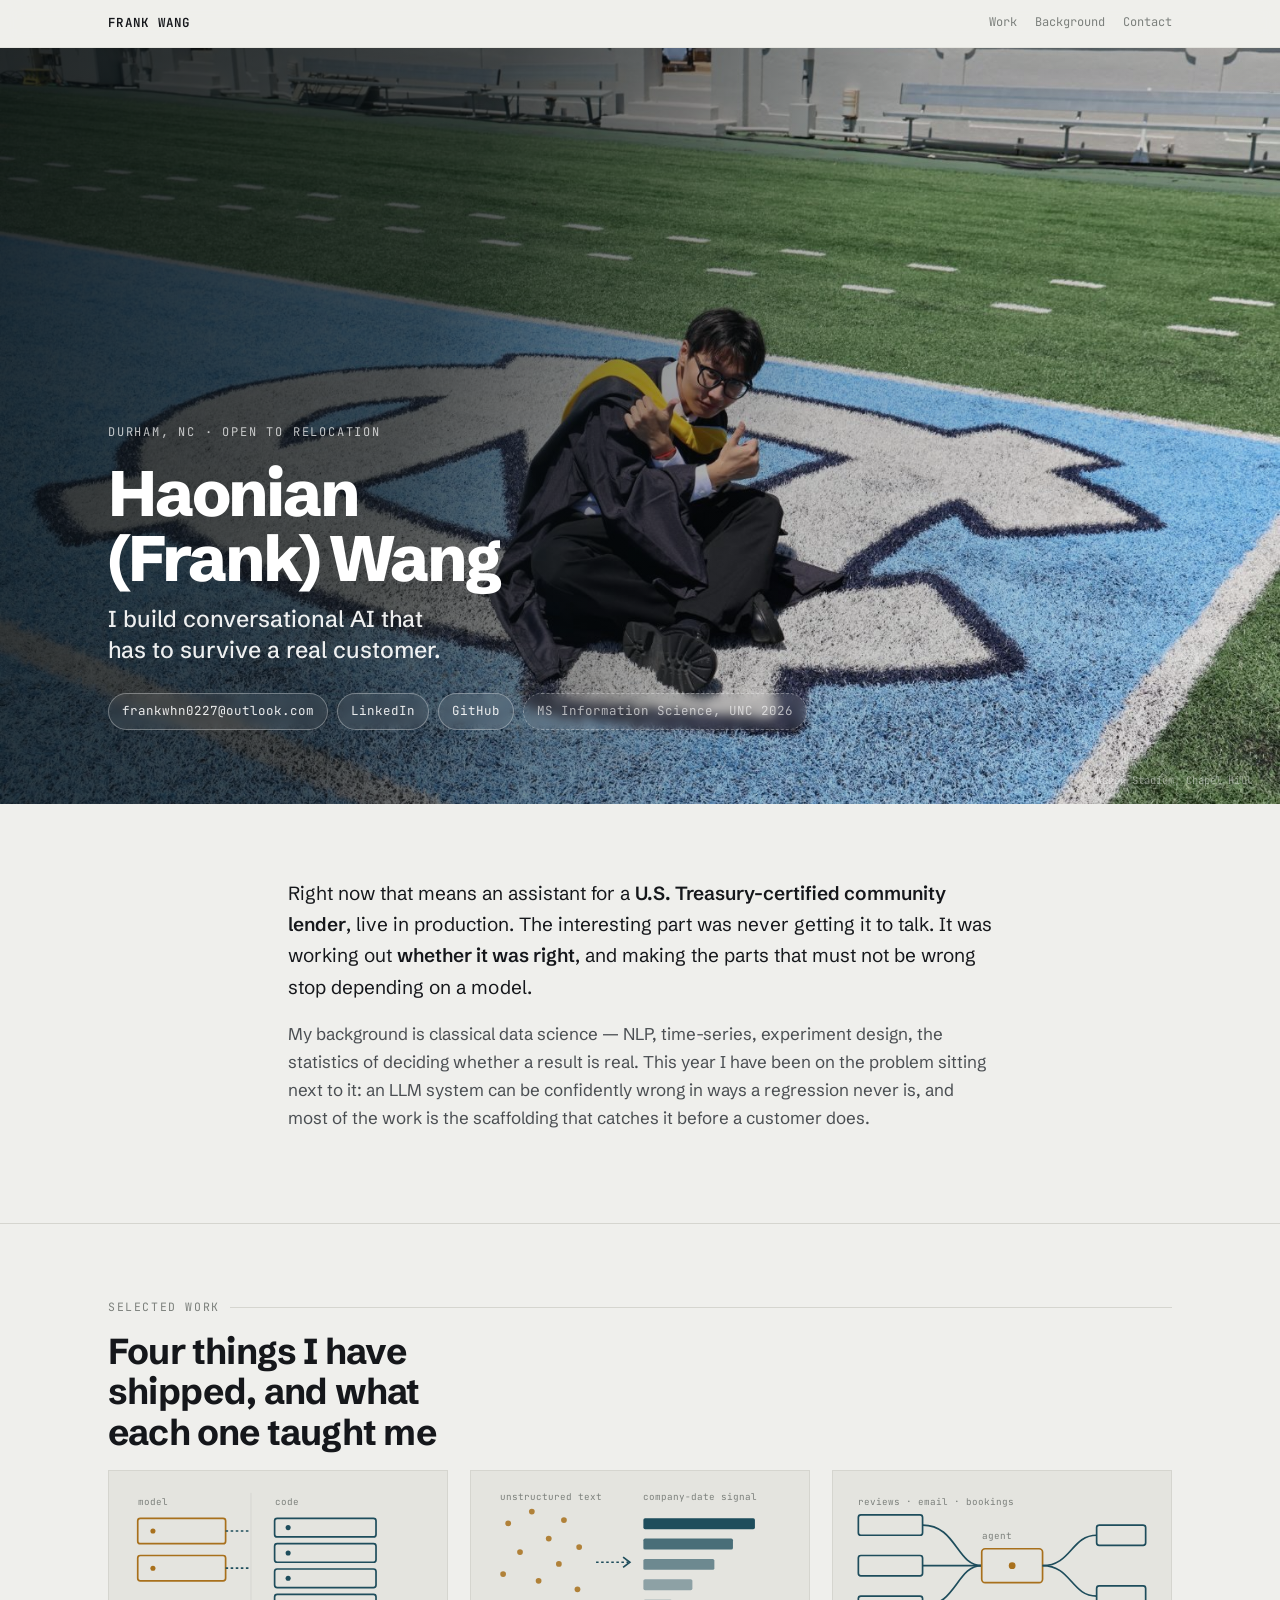
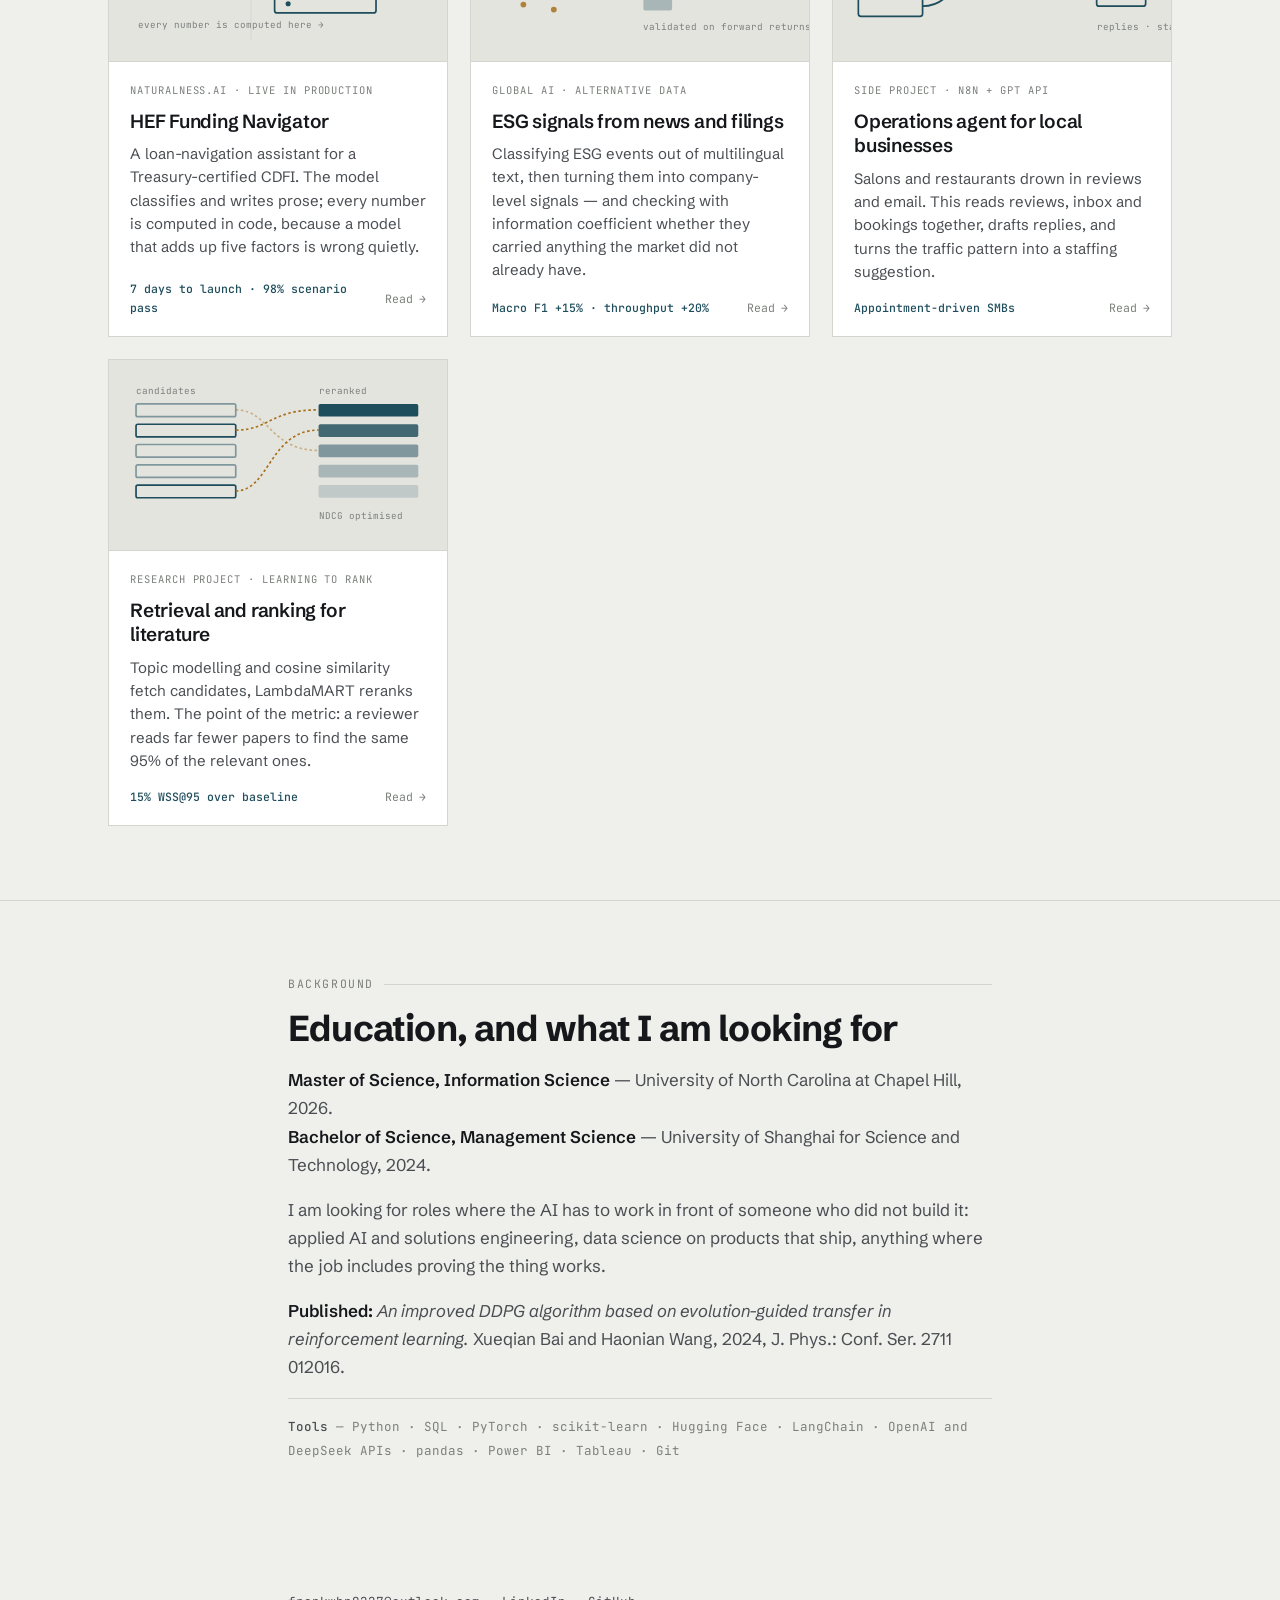
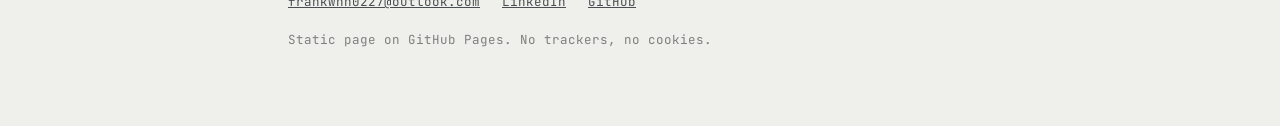
==== commit e7f3463d: "Rebuild as a portfolio: full-bleed hero, project grid, detail pages The photo now fills the hero wit" ====
--- a/index.html
+++ b/index.html
@@ -3,124 +3,22 @@
 <head>
 <meta charset="utf-8">
 <meta name="viewport" content="width=device-width,initial-scale=1">
-<title>Frank Wang — AI systems that hold up in production</title>
-<meta name="description" content="Haonian (Frank) Wang. I build conversational AI systems for enterprise clients and work out whether they actually hold up.">
+<title>Haonian (Frank) Wang</title>
+<meta name="description" content="I build conversational AI that has to survive a real customer. Applied AI, NLP and evaluation. MS Information Science, UNC Chapel Hill.">
 <link rel="preconnect" href="https://fonts.googleapis.com">
 <link rel="preconnect" href="https://fonts.gstatic.com" crossorigin>
 <link rel="stylesheet" href="https://fonts.googleapis.com/css2?family=Schibsted+Grotesk:wght@400;500;600;700;800&family=JetBrains+Mono:wght@400;500;600&display=swap">
+<link rel="stylesheet" href="assets/site.css">
 <link rel="icon" href="data:image/svg+xml,<svg xmlns='http://www.w3.org/2000/svg' viewBox='0 0 32 32'><rect width='32' height='32' fill='%231E4D5C'/><text x='16' y='23' font-family='monospace' font-size='19' font-weight='700' fill='%23EFEFEC' text-anchor='middle'>F</text></svg>">
 <style>
-:root{
-  --ground:#EFEFEC; --surface:#F7F7F5; --sunk:#E4E4DF;
-  --ink:#15171B; --ink-2:#4A4E52; --ink-3:#7C807C;
-  --rule:#D5D5CF; --rule-soft:#E4E4DE;
-  --det:#1E4D5C;  --det-w:#1E4D5C14;   /* deterministic: code decides */
-  --pro:#A8701C;  --pro-w:#A8701C14;   /* probabilistic: the model decides */
-  --sans:"Schibsted Grotesk",system-ui,-apple-system,"Segoe UI",sans-serif;
-  --mono:"JetBrains Mono",ui-monospace,SFMono-Regular,Menlo,monospace;
-  --col:720px; --wide:1000px;
-}
-@media (prefers-color-scheme:dark){:root:not([data-theme="light"]){
-  --ground:#121417; --surface:#1A1D21; --sunk:#0D0F11;
-  --ink:#E9EAE6; --ink-2:#AFB4B2; --ink-3:#818682;
-  --rule:#2B2F33; --rule-soft:#22262A;
-  --det:#6FB6C6; --det-w:#6FB6C61F;
-  --pro:#D9A548; --pro-w:#D9A5481F;
-}}
-:root[data-theme="dark"]{
-  --ground:#121417; --surface:#1A1D21; --sunk:#0D0F11;
-  --ink:#E9EAE6; --ink-2:#AFB4B2; --ink-3:#818682;
-  --rule:#2B2F33; --rule-soft:#22262A;
-  --det:#6FB6C6; --det-w:#6FB6C61F;
-  --pro:#D9A548; --pro-w:#D9A5481F;
-}
-*{box-sizing:border-box}
-html{scroll-behavior:smooth}
-@media (prefers-reduced-motion:reduce){html{scroll-behavior:auto}*{animation:none!important;transition:none!important}}
-body{margin:0;background:var(--ground);color:var(--ink);font-family:var(--sans);
-  font-size:17px;line-height:1.65;-webkit-font-smoothing:antialiased;font-feature-settings:"ss01";}
-.col{max-width:var(--col);margin:0 auto;padding:0 28px}
-.wide{max-width:var(--wide);margin:0 auto;padding:0 28px}
-a{color:inherit}
-a:focus-visible{outline:2px solid var(--det);outline-offset:3px;border-radius:2px}
-
-/* ── nav ─────────────────────────────────────────── */
-nav{position:sticky;top:0;z-index:20;background:color-mix(in srgb,var(--ground) 88%,transparent);
-  backdrop-filter:blur(10px);border-bottom:1px solid var(--rule-soft)}
-nav .in{max-width:var(--wide);margin:0 auto;padding:13px 28px;display:flex;align-items:center;gap:22px}
-nav .me{font-family:var(--mono);font-size:12.5px;font-weight:600;letter-spacing:.02em;text-decoration:none}
-nav .lk{margin-left:auto;display:flex;gap:18px}
-nav .lk a{font-family:var(--mono);font-size:12px;color:var(--ink-3);text-decoration:none;letter-spacing:.02em}
-nav .lk a:hover{color:var(--ink)}
-@media(max-width:620px){nav .lk a.opt{display:none}}
-
-/* ── hero ────────────────────────────────────────── */
-header{padding:74px 0 66px;border-bottom:1px solid var(--rule)}
-.hero{display:grid;grid-template-columns:minmax(0,1fr) 252px;gap:52px;align-items:start}
-@media(max-width:780px){.hero{grid-template-columns:1fr;gap:34px}
-  .portrait{order:-1;max-width:212px}}
-.portrait{margin:0}
-.portrait img{width:100%;height:auto;display:block;border:1px solid var(--rule);filter:saturate(.92)}
-.portrait figcaption{font-family:var(--mono);font-size:11px;color:var(--ink-3);margin-top:10px;line-height:1.55}
-.kicker{font-family:var(--mono);font-size:12px;letter-spacing:.14em;text-transform:uppercase;color:var(--ink-3);margin-bottom:18px}
-h1{font-size:clamp(34px,5.4vw,52px);line-height:1.04;letter-spacing:-.032em;font-weight:800;margin:0 0 6px;text-wrap:balance}
-.role{font-size:clamp(17px,2.1vw,20px);line-height:1.4;color:var(--det);font-weight:600;letter-spacing:-.01em;margin:0 0 22px}
-.lede{font-size:17.5px;line-height:1.62;color:var(--ink-2);max-width:34em;margin:0 0 15px}
-.lede:last-of-type{margin-bottom:26px}
-.lede b{color:var(--ink);font-weight:600}
-.meta{display:flex;flex-wrap:wrap;gap:8px 10px}
-.meta a,.meta span{font-family:var(--mono);font-size:12.5px;padding:6px 12px;border:1px solid var(--rule);
-  border-radius:100px;text-decoration:none;color:var(--ink-2);background:var(--surface)}
-.meta a:hover{border-color:var(--ink);color:var(--ink)}
-.meta span{border-style:dashed;color:var(--ink-3)}
-
-/* ── section furniture ───────────────────────────── */
-section{padding:74px 0;border-bottom:1px solid var(--rule)}
-section:last-of-type{border-bottom:0}
-.sk{font-family:var(--mono);font-size:11.5px;letter-spacing:.14em;text-transform:uppercase;color:var(--ink-3);margin-bottom:14px;display:flex;align-items:center;gap:10px}
-.sk::after{content:"";flex:1;height:1px;background:var(--rule)}
-h2{font-size:clamp(26px,3.6vw,36px);line-height:1.12;letter-spacing:-.022em;font-weight:700;margin:0 0 18px;text-wrap:balance}
-h3{font-size:19px;line-height:1.3;letter-spacing:-.012em;font-weight:600;margin:0 0 8px}
-p{margin:0 0 17px;color:var(--ink-2)}
-p b,li b{color:var(--ink);font-weight:600}
-.big{font-size:19px;color:var(--ink)}
-
-/* ── legend ──────────────────────────────────────── */
-.legend{display:flex;flex-wrap:wrap;gap:10px 20px;margin:0 0 26px;font-family:var(--mono);font-size:12.5px}
-.legend i{display:inline-flex;align-items:center;gap:8px;font-style:normal;color:var(--ink-2)}
-.legend i::before{content:"";width:11px;height:11px;border-radius:2px;flex:none}
-.legend .d::before{background:var(--det)} .legend .p::before{background:var(--pro)}
-
-/* ── diagram ─────────────────────────────────────── */
-.figure{margin:34px 0 10px}
-.figure svg{width:100%;height:auto;display:block}
-figcaption{font-family:var(--mono);font-size:12px;color:var(--ink-3);margin-top:14px;line-height:1.6}
-
-/* ── stat strip ──────────────────────────────────── */
-.stats{display:grid;grid-template-columns:repeat(auto-fit,minmax(132px,1fr));gap:1px;background:var(--rule);
-  border:1px solid var(--rule);margin:32px 0}
-.stats div{background:var(--ground);padding:16px 18px}
-.stats b{display:block;font-size:26px;font-weight:700;letter-spacing:-.025em;line-height:1.15;font-variant-numeric:tabular-nums}
-.stats span{font-family:var(--mono);font-size:11px;color:var(--ink-3);letter-spacing:.03em;display:block;margin-top:3px}
-
-/* ── notes / lists ───────────────────────────────── */
-ul.clean{list-style:none;padding:0;margin:0 0 17px}
-ul.clean li{position:relative;padding-left:20px;margin-bottom:10px;color:var(--ink-2)}
-ul.clean li::before{content:"";position:absolute;left:0;top:11px;width:7px;height:1.5px;background:var(--det)}
-.aside{border-left:2px solid var(--pro);background:var(--pro-w);padding:16px 20px;margin:26px 0;font-size:16px;color:var(--ink-2)}
-.aside b{color:var(--ink)}
-
-/* ── work cards ──────────────────────────────────── */
-.cards{display:grid;grid-template-columns:repeat(auto-fit,minmax(272px,1fr));gap:16px;margin-top:8px}
-.card{border:1px solid var(--rule);background:var(--surface);padding:22px 22px 20px}
-.card .tag{font-family:var(--mono);font-size:11px;letter-spacing:.08em;text-transform:uppercase;color:var(--ink-3);margin-bottom:10px}
-.card p{font-size:15.5px;margin:0}
-.card .n{font-family:var(--mono);font-size:12.5px;color:var(--det);margin-top:12px;display:block;font-weight:500}
-
-/* ── footer ──────────────────────────────────────── */
-footer{padding:56px 0 76px;font-family:var(--mono);font-size:12.5px;color:var(--ink-3);line-height:1.9}
-footer a{color:var(--ink-2)}
-footer .row{display:flex;flex-wrap:wrap;gap:8px 22px;margin-bottom:14px}
+  .cv{font-family:var(--mono)}
+  .cv .bg{fill:var(--sunk)}
+  .cv .d{fill:none;stroke:var(--det);stroke-width:2}
+  .cv .df{fill:var(--det)}
+  .cv .p{fill:none;stroke:var(--pro);stroke-width:2}
+  .cv .pf{fill:var(--pro)}
+  .cv .hair{stroke:var(--rule);stroke-width:1}
+  .cv .t{font-size:11px;fill:var(--ink-3)}
 </style>
 </head>
 <body>
@@ -128,184 +26,166 @@
 <nav><div class="in">
   <a class="me" href="#top">FRANK WANG</a>
   <span class="lk">
-    <a href="#hef">HEF Navigator</a>
-    <a href="#signals" class="opt">ESG signals</a>
-    <a href="#work" class="opt">Other work</a>
-    <a href="#background">Background</a>
+    <a href="#work">Work</a>
+    <a href="#background" class="opt">Background</a>
+    <a href="mailto:frankwhn0227@outlook.com">Contact</a>
   </span>
 </div></nav>
 
-<header id="top"><div class="col">
-  <div class="hero">
-    <div>
-      <div class="kicker">Durham, NC · open to relocation</div>
-      <h1>Haonian (Frank) Wang</h1>
-      <p class="role">I build conversational AI that has to survive a real customer.</p>
-      <p class="lede">Right now that means an assistant for a <b>U.S. Treasury-certified community lender</b>, live in production. The interesting part was never getting it to talk. It was working out <b>whether it was right</b>, and making the parts that must not be wrong stop depending on a model.</p>
-      <p class="lede">My background is classical data science — NLP, time-series, experiment design, the statistics of deciding whether a result is real. This year I have been on the problem sitting next to it: an LLM system can be confidently wrong in ways a regression never is, and most of the work is the scaffolding that catches it before a customer does.</p>
-      <div class="meta">
-        <a href="mailto:frankwhn0227@outlook.com">frankwhn0227@outlook.com</a>
-        <a href="https://www.linkedin.com/in/frank-haonian-wang-465636354" target="_blank" rel="noopener">LinkedIn</a>
-        <a href="https://github.com/Frankkk-Wang" target="_blank" rel="noopener">GitHub</a>
-        <span>MS Information Science, UNC 2026</span>
-      </div>
-    </div>
-    <figure class="portrait">
-      <img src="assets/frank.jpg" alt="Haonian (Frank) Wang" width="900" height="900" fetchpriority="high">
-      <figcaption>Kenan Stadium, Chapel Hill, 2026</figcaption>
-    </figure>
-  </div>
-</div></header>
-
-<section id="hef"><div class="col">
-  <div class="sk">Case study</div>
-  <h2>HEF Funding Navigator</h2>
-  <p class="big">An assistant for the <a href="https://www.hefnyc.org/" target="_blank" rel="noopener"><b>Harlem Entrepreneurial Fund</b></a>, a Treasury-certified CDFI that lends $2,500 to $350,000 to small businesses banks turn down. It matches people to a loan, tells them how loan-ready they are, and works out which licenses and permits their business needs.</p>
-  <p>It is live on hefnyc.org. We shipped the first version in seven days, then rebuilt it once the evaluation results came back.</p>
-
-  <div class="stats">
-    <div><b>7 days</b><span>to first launch</span></div>
-    <div><b>437</b><span>unit tests</span></div>
-    <div><b>132</b><span>persona scenarios</span></div>
-    <div><b>98%</b><span>scenario pass rate</span></div>
-  </div>
-
-  <h3>The decision the whole thing rests on</h3>
-  <p>A language model asked to total five weighted factors and compare them against two thresholds gets it right most of the time, and <b>wrong quietly</b> the rest. Someone is told they are in the wrong tier, nobody notices, and the only trace is one bad conversation.</p>
-  <p>So the model classifies intent, pulls entities out of free text, and writes the prose. <b>Every number is computed in code.</b> Scoring, tier selection, product matching, permit-checklist assembly, PII redaction — none of it goes near the model.</p>
-
-  <div class="legend">
-    <i class="d">deterministic — code decides</i>
-    <i class="p">probabilistic — the model decides</i>
-  </div>
-</div>
-
-<div class="wide"><figure class="figure">
-<svg viewBox="0 0 960 330" role="img" aria-label="One conversation turn: redaction and routing are deterministic, intent classification and reply composition are model calls, and a deterministic line check gates the reply before it is sent.">
-  <defs>
-    <marker id="ar" viewBox="0 0 10 10" refX="9" refY="5" markerWidth="6" markerHeight="6" orient="auto">
-      <path d="M0 0 L10 5 L0 10 z" fill="currentColor"/>
-    </marker>
-    <marker id="arp" viewBox="0 0 10 10" refX="9" refY="5" markerWidth="6" markerHeight="6" orient="auto">
-      <path d="M0 0 L10 5 L0 10 z" fill="var(--pro)"/>
-    </marker>
-  </defs>
-  <style>
-    .bx{fill:var(--surface);stroke:var(--det);stroke-width:1.5}
-    .bxp{fill:var(--pro-w);stroke:var(--pro);stroke-width:1.5}
-    .lbl{font-family:var(--mono);font-size:12.5px;fill:var(--ink);font-weight:500}
-    .sub{font-family:var(--mono);font-size:10.5px;fill:var(--ink-3)}
-    .ln{stroke:var(--det);stroke-width:1.4;fill:none;color:var(--det)}
-    .lnp{stroke:var(--pro);stroke-width:1.4;fill:none;stroke-dasharray:4 3;color:var(--pro)}
-    .step{font-family:var(--mono);font-size:10px;fill:var(--ink-3)}
-  </style>
-
-  <text class="step" x="12" y="26">01</text>
-  <rect class="bx" x="12" y="36" width="140" height="52" rx="3"/>
-  <text class="lbl" x="26" y="60">redact</text><text class="sub" x="26" y="76">before anything leaves</text>
-
-  <line class="ln" x1="152" y1="62" x2="196" y2="62" marker-end="url(#ar)"/>
-
-  <text class="step" x="204" y="26">02</text>
-  <rect class="bxp" x="204" y="36" width="160" height="52" rx="3"/>
-  <text class="lbl" x="218" y="60">classify + extract</text><text class="sub" x="218" y="76">two concurrent calls</text>
-
-  <line class="ln" x1="364" y1="62" x2="408" y2="62" marker-end="url(#ar)"/>
-
-  <text class="step" x="416" y="26">03</text>
-  <rect class="bx" x="416" y="36" width="150" height="52" rx="3"/>
-  <text class="lbl" x="430" y="60">floors</text><text class="sub" x="430" y="76">drop bad model output</text>
-
-  <line class="ln" x1="566" y1="62" x2="610" y2="62" marker-end="url(#ar)"/>
-
-  <text class="step" x="618" y="26">04</text>
-  <rect class="bx" x="618" y="36" width="170" height="52" rx="3"/>
-  <text class="lbl" x="632" y="60">routing ladder</text><text class="sub" x="632" y="76">15 guards, first hit wins</text>
-
-  <path class="ln" d="M788 62 H 840 a10 10 0 0 1 10 10 V 128 a10 10 0 0 1 -10 10 H 120" marker-end="url(#ar)"/>
-
-  <text class="step" x="12" y="128">05</text>
-  <rect class="bx" x="12" y="138" width="190" height="52" rx="3"/>
-  <text class="lbl" x="26" y="162">decision engine</text><text class="sub" x="26" y="178">score · tier · match · checklist</text>
-
-  <line class="ln" x1="202" y1="164" x2="246" y2="164" marker-end="url(#ar)"/>
-
-  <text class="step" x="254" y="128">06</text>
-  <rect class="bxp" x="254" y="138" width="170" height="52" rx="3"/>
-  <text class="lbl" x="268" y="162">compose reply</text><text class="sub" x="268" y="178">from those facts only</text>
-
-  <line class="ln" x1="424" y1="164" x2="468" y2="164" marker-end="url(#ar)"/>
-
-  <text class="step" x="476" y="128">07</text>
-  <rect class="bx" x="476" y="138" width="180" height="52" rx="3"/>
-  <text class="lbl" x="490" y="162">line check</text><text class="sub" x="490" y="178">must / must-not contain</text>
-
-  <path class="lnp" d="M566 190 V 224 H 340 V 194" marker-end="url(#arp)"/>
-  <text class="sub" x="352" y="242" style="fill:var(--pro)">breach → regenerate once, then fall back to a template</text>
-
-  <line class="ln" x1="656" y1="164" x2="700" y2="164" marker-end="url(#ar)"/>
-  <rect class="bx" x="700" y="138" width="130" height="52" rx="3" style="fill:var(--det);stroke:var(--det)"/>
-  <text class="lbl" x="714" y="168" style="fill:var(--surface)">send</text>
-
-  <line x1="12" y1="286" x2="948" y2="286" stroke="var(--rule)" stroke-width="1"/>
-  <text class="sub" x="12" y="308">Guardrails never depend on a retrieval hit. The knowledge base sits in context and is read by lookup, not search.</text>
-</svg>
-<figcaption>One turn, end to end. Two of the seven steps are model calls. Everything that produces a number is code.</figcaption>
-</figure></div>
-
-<div class="col">
-  <h3>What that bought, and what it cost</h3>
-  <p>An earlier version put the compliance check in a second model call. It caught real problems, but at a round trip every turn for a <b>ten percent</b> hit rate, with false positives of its own: it rejected the free-advice referral the client requires, and read the lender's own $350,000 ceiling as an invented statistic. Its rules had grown to sixteen, which is the same accumulation it was brought in to stop, moved somewhere less visible.</p>
-  <p>What replaced it is a deterministic must-contain and must-not-contain check over what the knowledge base can enumerate. Free, exact, and incapable of having an off day.</p>
-
-  <div class="aside">
-    <b>The failure that changed how I build.</b> Early on the whole flow ran on unredacted text. Someone typed an EIN partway through a conversation. The parser saw nine digits, read it as a dollar amount, and overwrote the funding number they had given two turns earlier. Nothing threw an error. The conversation just kept going, quietly wrong. Redaction moved to the first step of the turn and split into two passes: one scrubs everything and that is what gets stored, one keeps the credit score so the engine can still band it. The figure lives one step and is thrown away.
-  </div>
-
-  <h3>My part in it</h3>
-  <p>The client supplied the specification, a reference engine and the knowledge base. I implemented the system against it and hardened it where production found the gaps: the fifteen-rung routing ladder, a second concurrent reader for user distress, a provider abstraction with an offline fallback, three salvage attempts before a question gives up and hands off, the two-pass redaction, and the deterministic line check. I owned the testing end to end, and the results are what drove the rebuild.</p>
-  <ul class="clean">
-    <li>Python, DeepSeek behind a swappable provider layer, no vector store</li>
-    <li>Guardrails: no rates, no fees, no approvals, internal scores never shown</li>
-    <li>PII redacted in both directions before storage, with tiered retention on the rest</li>
-  </ul>
-</div>
-</section>
-
-<section id="signals"><div class="col">
-  <div class="sk">Previously</div>
-  <h2>Turning news into signals that survive a check</h2>
-  <p class="big">Five months at an alternative-data firm whose NLP pipeline reads news, filings and NGO reports across dozens of languages and turns them into company-level signals for quant researchers.</p>
-  <p>I worked on the ESG side: classifying events out of unstructured text, then aggregating them into company-date signals. I benchmarked gradient boosting, embedding-based neural models and ensembles against a TF-IDF baseline, and chose <b>Macro F1</b> over accuracy because the label set is badly imbalanced and accuracy would have let the frequent categories hide everything else. It went up roughly <b>15%</b> over the production baseline, with the gains sitting in the low-frequency categories where they mattered.</p>
-  <p>The signals then had to earn their place. A company with hundreds of articles a day and one with almost none cannot be compared raw, so each signal was normalized against the company's own media history and its industry, with near-duplicate coverage clustered first — otherwise one syndicated story counts ten times. Then validated against forward returns and realized volatility using <b>cross-sectional information coefficient</b>, controlling for industry and market cap. The question was never whether ESG events move prices. It was whether the signal carried information that was not already there.</p>
-  <p>I also cut the NLP pipeline's cost: batching embedding generation, caching document embeddings, skipping unchanged documents and vectorizing preprocessing raised throughput about <b>20%</b> on a fixed benchmark. And I compared machine translation against multilingual sentence embeddings for non-English text, which let translation be dropped for everything except low-confidence cases.</p>
-</div></section>
-
-<section id="work"><div class="col">
-  <div class="sk">Other work</div>
-  <h2>Smaller things I have shipped</h2>
-  <div class="cards">
-    <div class="card">
-      <div class="tag">n8n · GPT API</div>
-      <h3>Operations agent for local businesses</h3>
-      <p>An AI operations agent for appointment-driven businesses — salons, restaurants — that monitors Google reviews, drafts context-aware replies and handles customer email. It reads review, email and booking signals together to surface demand patterns and peak windows, and turns those into staffing and scheduling suggestions for the owner.</p>
-      <span class="n">2026</span>
-    </div>
-    <div class="card">
-      <div class="tag">LDA · TF-IDF · LambdaMART</div>
-      <h3>Retrieval and ranking for academic literature</h3>
-      <p>A two-stage pipeline: topic modelling and cosine similarity generate candidates, then LambdaMART reranks them. Optimized for NDCG, and it reached a <b>15% WSS@95</b> improvement over a logistic regression baseline — meaning a systematic reviewer reads far fewer papers to find the same 95% of relevant ones.</p>
-      <span class="n">2024</span>
+<div class="hero" id="top">
+  <picture>
+    <source media="(max-width:780px)" srcset="assets/hero-portrait.jpg">
+    <img src="assets/hero.jpg" alt="Haonian (Frank) Wang in graduation regalia at Kenan Stadium, UNC Chapel Hill" width="1500" height="1000" fetchpriority="high">
+  </picture>
+  <div class="in">
+    <div class="kick">Durham, NC · open to relocation</div>
+    <h1>Haonian (Frank) Wang</h1>
+    <p class="role">I build conversational AI that has to survive a real customer.</p>
+    <div class="meta">
+      <a href="mailto:frankwhn0227@outlook.com">frankwhn0227@outlook.com</a>
+      <a href="https://www.linkedin.com/in/frank-haonian-wang-465636354" target="_blank" rel="noopener">LinkedIn</a>
+      <a href="https://github.com/Frankkk-Wang" target="_blank" rel="noopener">GitHub</a>
+      <span>MS Information Science, UNC 2026</span>
     </div>
   </div>
-  <p style="margin-top:26px"><b>Published:</b> <i>An improved DDPG algorithm based on evolution-guided transfer in reinforcement learning.</i> Xueqian Bai and Haonian Wang, 2024, J. Phys.: Conf. Ser. 2711 012016.</p>
+  <div class="credit">Kenan Stadium, Chapel Hill</div>
+</div>
+
+<section id="intro"><div class="col">
+  <p class="big">Right now that means an assistant for a <b>U.S. Treasury-certified community lender</b>, live in production. The interesting part was never getting it to talk. It was working out <b>whether it was right</b>, and making the parts that must not be wrong stop depending on a model.</p>
+  <p>My background is classical data science — NLP, time-series, experiment design, the statistics of deciding whether a result is real. This year I have been on the problem sitting next to it: an LLM system can be confidently wrong in ways a regression never is, and most of the work is the scaffolding that catches it before a customer does.</p>
+</div></section>
+
+<section id="work"><div class="wide">
+  <div class="sk">Selected work</div>
+  <h2 style="max-width:16ch">Four things I have shipped, and what each one taught me</h2>
+
+  <div class="grid">
+
+    <a class="proj" href="projects/hef.html">
+      <span class="cover"><svg class="cv" viewBox="0 0 400 225" role="img" aria-label="Diagram: two model steps on the left, five deterministic steps on the right, divided by a line">
+        <rect class="bg" width="400" height="225"/>
+        <line class="hair" x1="168" y1="26" x2="168" y2="199"/>
+        <text class="t" x="34" y="40">model</text>
+        <text class="t" x="196" y="40">code</text>
+        <rect class="p" x="34" y="56" width="104" height="30" rx="3"/>
+        <rect class="p" x="34" y="100" width="104" height="30" rx="3"/>
+        <rect class="d" x="196" y="56" width="120" height="22" rx="3"/>
+        <rect class="d" x="196" y="86" width="120" height="22" rx="3"/>
+        <rect class="d" x="196" y="116" width="120" height="22" rx="3"/>
+        <rect class="d" x="196" y="146" width="120" height="22" rx="3"/>
+        <circle class="pf" cx="52" cy="71" r="3"/><circle class="pf" cx="52" cy="115" r="3"/>
+        <circle class="df" cx="212" cy="67" r="3"/><circle class="df" cx="212" cy="97" r="3"/>
+        <circle class="df" cx="212" cy="127" r="3"/><circle class="df" cx="212" cy="157" r="3"/>
+        <path class="d" d="M138 71 H 168 M138 115 H 168" stroke-dasharray="3 3"/>
+        <text class="t" x="34" y="186">every number is computed here →</text>
+      </svg></span>
+      <span class="body">
+        <span class="tag">Naturalness.ai · live in production</span>
+        <h3>HEF Funding Navigator</h3>
+        <p>A loan-navigation assistant for a Treasury-certified CDFI. The model classifies and writes prose; every number is computed in code, because a model that adds up five factors is wrong quietly.</p>
+        <span class="foot"><span class="stat">7 days to launch · 98% scenario pass</span><span class="go">Read<span class="arrow">→</span></span></span>
+      </span>
+    </a>
+
+    <a class="proj" href="projects/esg.html">
+      <span class="cover"><svg class="cv" viewBox="0 0 400 225" role="img" aria-label="Diagram: scattered document dots on the left resolve into a ranked bar chart on the right">
+        <rect class="bg" width="400" height="225"/>
+        <g class="pf" opacity=".85">
+          <circle cx="44" cy="62" r="3.4"/><circle cx="72" cy="48" r="3.4"/><circle cx="58" cy="96" r="3.4"/>
+          <circle cx="92" cy="80" r="3.4"/><circle cx="38" cy="122" r="3.4"/><circle cx="80" cy="130" r="3.4"/>
+          <circle cx="110" cy="58" r="3.4"/><circle cx="104" cy="110" r="3.4"/><circle cx="62" cy="158" r="3.4"/>
+          <circle cx="98" cy="164" r="3.4"/><circle cx="128" cy="90" r="3.4"/><circle cx="126" cy="140" r="3.4"/>
+        </g>
+        <path class="d" d="M148 108 H 186" stroke-dasharray="3 3"/>
+        <path class="d" d="M180 102 l 8 6 l -8 6" fill="none"/>
+        <rect class="df" x="204" y="56" width="132" height="13" rx="2"/>
+        <rect class="df" x="204" y="80" width="106" height="13" rx="2" opacity=".78"/>
+        <rect class="df" x="204" y="104" width="84" height="13" rx="2" opacity=".6"/>
+        <rect class="df" x="204" y="128" width="58" height="13" rx="2" opacity=".44"/>
+        <rect class="df" x="204" y="152" width="34" height="13" rx="2" opacity=".3"/>
+        <text class="t" x="34" y="34">unstructured text</text>
+        <text class="t" x="204" y="34">company-date signal</text>
+        <text class="t" x="204" y="188">validated on forward returns</text>
+      </svg></span>
+      <span class="body">
+        <span class="tag">Global AI · alternative data</span>
+        <h3>ESG signals from news and filings</h3>
+        <p>Classifying ESG events out of multilingual text, then turning them into company-level signals — and checking with information coefficient whether they carried anything the market did not already have.</p>
+        <span class="foot"><span class="stat">Macro F1 +15% · throughput +20%</span><span class="go">Read<span class="arrow">→</span></span></span>
+      </span>
+    </a>
+
+    <a class="proj" href="projects/agent.html">
+      <span class="cover"><svg class="cv" viewBox="0 0 400 225" role="img" aria-label="Diagram: three input streams converge on one agent node and fan out to two outputs">
+        <rect class="bg" width="400" height="225"/>
+        <rect class="d" x="30" y="52" width="76" height="24" rx="3"/>
+        <rect class="d" x="30" y="100" width="76" height="24" rx="3"/>
+        <rect class="d" x="30" y="148" width="76" height="24" rx="3"/>
+        <path class="d" d="M106 64 C 146 64 146 112 176 112" fill="none"/>
+        <path class="d" d="M106 112 H 176" fill="none"/>
+        <path class="d" d="M106 160 C 146 160 146 112 176 112" fill="none"/>
+        <rect class="p" x="176" y="92" width="72" height="40" rx="4"/>
+        <circle class="pf" cx="212" cy="112" r="4"/>
+        <path class="d" d="M248 112 C 282 112 282 76 312 76" fill="none"/>
+        <path class="d" d="M248 112 C 282 112 282 148 312 148" fill="none"/>
+        <rect class="d" x="312" y="64" width="58" height="24" rx="3"/>
+        <rect class="d" x="312" y="136" width="58" height="24" rx="3"/>
+        <text class="t" x="30" y="40">reviews · email · bookings</text>
+        <text class="t" x="176" y="80">agent</text>
+        <text class="t" x="312" y="188">replies · staffing</text>
+      </svg></span>
+      <span class="body">
+        <span class="tag">Side project · n8n + GPT API</span>
+        <h3>Operations agent for local businesses</h3>
+        <p>Salons and restaurants drown in reviews and email. This reads reviews, inbox and bookings together, drafts replies, and turns the traffic pattern into a staffing suggestion.</p>
+        <span class="foot"><span class="stat">Appointment-driven SMBs</span><span class="go">Read<span class="arrow">→</span></span></span>
+      </span>
+    </a>
+
+    <a class="proj" href="projects/ranking.html">
+      <span class="cover"><svg class="cv" viewBox="0 0 400 225" role="img" aria-label="Diagram: an unordered candidate list on the left is reranked into a relevance-ordered list on the right">
+        <rect class="bg" width="400" height="225"/>
+        <g>
+          <rect class="d" x="32" y="52" width="118" height="15" rx="2" opacity=".5"/>
+          <rect class="d" x="32" y="76" width="118" height="15" rx="2"/>
+          <rect class="d" x="32" y="100" width="118" height="15" rx="2" opacity=".5"/>
+          <rect class="d" x="32" y="124" width="118" height="15" rx="2" opacity=".5"/>
+          <rect class="d" x="32" y="148" width="118" height="15" rx="2"/>
+        </g>
+        <path class="p" d="M150 83 C 190 83 190 59 248 59" fill="none" stroke-dasharray="3 3"/>
+        <path class="p" d="M150 155 C 190 155 190 83 248 83" fill="none" stroke-dasharray="3 3"/>
+        <path class="p" d="M150 59 C 190 59 190 107 248 107" fill="none" stroke-dasharray="3 3" opacity=".45"/>
+        <g>
+          <rect class="df" x="248" y="52" width="118" height="15" rx="2"/>
+          <rect class="df" x="248" y="76" width="118" height="15" rx="2" opacity=".82"/>
+          <rect class="df" x="248" y="100" width="118" height="15" rx="2" opacity=".5"/>
+          <rect class="df" x="248" y="124" width="118" height="15" rx="2" opacity=".3"/>
+          <rect class="df" x="248" y="148" width="118" height="15" rx="2" opacity=".18"/>
+        </g>
+        <text class="t" x="32" y="40">candidates</text>
+        <text class="t" x="248" y="40">reranked</text>
+        <text class="t" x="248" y="188">NDCG optimised</text>
+      </svg></span>
+      <span class="body">
+        <span class="tag">Research project · learning to rank</span>
+        <h3>Retrieval and ranking for literature</h3>
+        <p>Topic modelling and cosine similarity fetch candidates, LambdaMART reranks them. The point of the metric: a reviewer reads far fewer papers to find the same 95% of the relevant ones.</p>
+        <span class="foot"><span class="stat">15% WSS@95 over baseline</span><span class="go">Read<span class="arrow">→</span></span></span>
+      </span>
+    </a>
+
+  </div>
 </div></section>
 
 <section id="background"><div class="col">
   <div class="sk">Background</div>
-  <h2>Education and what I am looking for</h2>
-  <p><b>Master of Science, Information Science</b> — University of North Carolina at Chapel Hill, 2026. <b>Bachelor of Science, Management Science</b> — University of Shanghai for Science and Technology, 2024.</p>
-  <p>I am looking for roles where the AI has to work in front of someone who did not build it: applied AI and solutions engineering, data science on products that ship, anything where the job includes proving the thing works. Based in Durham, open to relocation, reachable at <a href="mailto:frankwhn0227@outlook.com"><b>frankwhn0227@outlook.com</b></a>.</p>
+  <h2>Education, and what I am looking for</h2>
+  <p><b>Master of Science, Information Science</b> — University of North Carolina at Chapel Hill, 2026.<br>
+     <b>Bachelor of Science, Management Science</b> — University of Shanghai for Science and Technology, 2024.</p>
+  <p>I am looking for roles where the AI has to work in front of someone who did not build it: applied AI and solutions engineering, data science on products that ship, anything where the job includes proving the thing works.</p>
+  <p><b>Published:</b> <i>An improved DDPG algorithm based on evolution-guided transfer in reinforcement learning.</i> Xueqian Bai and Haonian Wang, 2024, J. Phys.: Conf. Ser. 2711 012016.</p>
+  <div class="stack"><b>Tools</b> — Python · SQL · PyTorch · scikit-learn · Hugging Face · LangChain · OpenAI and DeepSeek APIs · pandas · Power BI · Tableau · Git</div>
 </div></section>
 
 <footer><div class="col">
@@ -314,7 +194,7 @@
     <a href="https://www.linkedin.com/in/frank-haonian-wang-465636354" target="_blank" rel="noopener">LinkedIn</a>
     <a href="https://github.com/Frankkk-Wang" target="_blank" rel="noopener">GitHub</a>
   </div>
-  <div>Built as a static page and hosted on GitHub Pages. No trackers, no cookies.</div>
+  <div>Static page on GitHub Pages. No trackers, no cookies.</div>
 </div></footer>
 
 </body>
--- a/assets/site.css
+++ b/assets/site.css
@@ -0,0 +1,168 @@
+/* Frank Wang — shared styles
+   Two colours carry meaning throughout the site:
+     --det  petrol   steps decided in code
+     --pro  brass    steps decided by the model                        */
+
+:root{
+  --ground:#EFEFEC; --surface:#F7F7F5; --sunk:#E4E4DF;
+  --ink:#15171B; --ink-2:#4A4E52; --ink-3:#7C807C;
+  --rule:#D5D5CF; --rule-soft:#E4E4DE;
+  --det:#1E4D5C; --det-w:#1E4D5C14;
+  --pro:#A8701C; --pro-w:#A8701C14;
+  --card:#FFFFFF;
+  --sans:"Schibsted Grotesk",system-ui,-apple-system,"Segoe UI",sans-serif;
+  --mono:"JetBrains Mono",ui-monospace,SFMono-Regular,Menlo,monospace;
+  --col:760px; --wide:1120px;
+}
+@media (prefers-color-scheme:dark){:root:not([data-theme="light"]){
+  --ground:#121417; --surface:#1A1D21; --sunk:#0D0F11;
+  --ink:#E9EAE6; --ink-2:#AFB4B2; --ink-3:#818682;
+  --rule:#2B2F33; --rule-soft:#22262A;
+  --det:#6FB6C6; --det-w:#6FB6C61F;
+  --pro:#D9A548; --pro-w:#D9A5481F;
+  --card:#1A1D21;
+}}
+:root[data-theme="dark"]{
+  --ground:#121417; --surface:#1A1D21; --sunk:#0D0F11;
+  --ink:#E9EAE6; --ink-2:#AFB4B2; --ink-3:#818682;
+  --rule:#2B2F33; --rule-soft:#22262A;
+  --det:#6FB6C6; --det-w:#6FB6C61F;
+  --pro:#D9A548; --pro-w:#D9A5481F;
+  --card:#1A1D21;
+}
+
+*{box-sizing:border-box}
+html{scroll-behavior:smooth}
+@media (prefers-reduced-motion:reduce){html{scroll-behavior:auto}*{animation:none!important;transition:none!important}}
+body{margin:0;background:var(--ground);color:var(--ink);font-family:var(--sans);
+  font-size:17px;line-height:1.65;-webkit-font-smoothing:antialiased}
+img{max-width:100%}
+a{color:inherit}
+a:focus-visible,button:focus-visible{outline:2px solid var(--det);outline-offset:3px;border-radius:2px}
+.col{max-width:var(--col);margin:0 auto;padding:0 28px}
+.wide{max-width:var(--wide);margin:0 auto;padding:0 28px}
+
+/* ── nav ─────────────────────────────────────────── */
+nav{position:sticky;top:0;z-index:30;background:color-mix(in srgb,var(--ground) 90%,transparent);
+  backdrop-filter:blur(10px);border-bottom:1px solid var(--rule-soft)}
+nav .in{max-width:var(--wide);margin:0 auto;padding:13px 28px;display:flex;align-items:center;gap:22px}
+nav .me{font-family:var(--mono);font-size:12.5px;font-weight:600;letter-spacing:.02em;text-decoration:none}
+nav .lk{margin-left:auto;display:flex;gap:18px}
+nav .lk a{font-family:var(--mono);font-size:12px;color:var(--ink-3);text-decoration:none}
+nav .lk a:hover{color:var(--ink)}
+@media(max-width:600px){nav .lk a.opt{display:none}}
+
+/* ── hero: full photo, text over it ──────────────── */
+.hero{position:relative;min-height:min(84vh,760px);display:flex;align-items:flex-end;
+  overflow:hidden;background:var(--sunk)}
+.hero picture,.hero>img{position:absolute;inset:0;width:100%;height:100%;object-fit:cover;
+  object-position:58% 62%}
+.hero picture img{width:100%;height:100%;object-fit:cover;object-position:58% 62%}
+.hero::after{content:"";position:absolute;inset:0;pointer-events:none;
+  background:linear-gradient(105deg,rgba(8,14,16,.86) 0%,rgba(8,14,16,.70) 34%,rgba(8,14,16,.22) 62%,rgba(8,14,16,.05) 100%)}
+@media(max-width:780px){
+  .hero{align-items:flex-end;min-height:min(92vh,720px)}
+  .hero::after{background:linear-gradient(180deg,rgba(8,14,16,.30) 0%,rgba(8,14,16,.55) 42%,rgba(8,14,16,.92) 100%)}
+}
+.hero .in{position:relative;z-index:2;max-width:var(--wide);margin:0 auto;width:100%;
+  padding:0 28px 74px}
+.hero .kick{font-family:var(--mono);font-size:12px;letter-spacing:.15em;text-transform:uppercase;
+  color:rgba(255,255,255,.72);margin-bottom:18px}
+.hero h1{font-size:clamp(36px,6.2vw,64px);line-height:1.02;letter-spacing:-.034em;font-weight:800;
+  margin:0 0 12px;color:#fff;text-wrap:balance;max-width:14ch}
+.hero .role{font-size:clamp(17px,2.3vw,23px);line-height:1.38;color:rgba(255,255,255,.92);
+  font-weight:500;margin:0 0 26px;max-width:24ch;text-wrap:balance}
+.hero .meta{display:flex;flex-wrap:wrap;gap:8px 9px}
+.hero .meta a,.hero .meta span{font-family:var(--mono);font-size:12.5px;padding:7px 13px;border-radius:100px;
+  text-decoration:none;color:rgba(255,255,255,.9);border:1px solid rgba(255,255,255,.32);
+  background:rgba(255,255,255,.07);backdrop-filter:blur(4px)}
+.hero .meta a:hover{background:rgba(255,255,255,.17);border-color:rgba(255,255,255,.6)}
+.hero .meta span{border-style:dashed;color:rgba(255,255,255,.62)}
+.hero .credit{position:absolute;right:28px;bottom:14px;z-index:2;font-family:var(--mono);
+  font-size:10.5px;color:rgba(255,255,255,.45)}
+
+/* ── section furniture ───────────────────────────── */
+section{padding:74px 0;border-bottom:1px solid var(--rule)}
+section:last-of-type{border-bottom:0}
+.sk{font-family:var(--mono);font-size:11.5px;letter-spacing:.14em;text-transform:uppercase;
+  color:var(--ink-3);margin-bottom:14px;display:flex;align-items:center;gap:10px}
+.sk::after{content:"";flex:1;height:1px;background:var(--rule)}
+h2{font-size:clamp(26px,3.6vw,36px);line-height:1.12;letter-spacing:-.022em;font-weight:700;
+  margin:0 0 18px;text-wrap:balance}
+h3{font-size:19px;line-height:1.3;letter-spacing:-.012em;font-weight:600;margin:0 0 8px}
+p{margin:0 0 17px;color:var(--ink-2)}
+p b,li b{color:var(--ink);font-weight:600}
+.big{font-size:19px;color:var(--ink)}
+
+/* ── project grid ────────────────────────────────── */
+.grid{display:grid;grid-template-columns:repeat(auto-fit,minmax(304px,1fr));gap:22px;margin-top:6px}
+.proj{display:flex;flex-direction:column;border:1px solid var(--rule);background:var(--card);
+  text-decoration:none;color:inherit;overflow:hidden;
+  transition:border-color .16s ease, transform .16s ease}
+.proj:hover{border-color:var(--ink);transform:translateY(-2px)}
+.proj:hover .go{color:var(--ink)}
+.proj:hover .go .arrow{transform:translateX(3px)}
+.proj .cover{display:block;width:100%;aspect-ratio:16/9;background:var(--sunk);border-bottom:1px solid var(--rule)}
+.proj .cover svg{display:block;width:100%;height:100%}
+.proj .body{padding:20px 21px 18px;display:flex;flex-direction:column;flex:1}
+.proj .tag{font-family:var(--mono);font-size:10.5px;letter-spacing:.09em;text-transform:uppercase;
+  color:var(--ink-3);margin-bottom:9px}
+.proj h3{margin-bottom:9px}
+.proj p{font-size:15px;line-height:1.55;margin:0 0 16px;color:var(--ink-2)}
+.proj .foot{margin-top:auto;display:flex;align-items:center;justify-content:space-between;gap:12px}
+.proj .stat{font-family:var(--mono);font-size:11.5px;color:var(--det);font-weight:500}
+.proj .go{font-family:var(--mono);font-size:11.5px;color:var(--ink-3);display:inline-flex;
+  align-items:center;gap:6px;transition:color .16s ease}
+.proj .go .arrow{display:inline-block;transition:transform .16s ease}
+
+/* ── detail pages ────────────────────────────────── */
+.back{font-family:var(--mono);font-size:12px;color:var(--ink-3);text-decoration:none;
+  display:inline-flex;gap:7px;align-items:center;margin-bottom:26px}
+.back:hover{color:var(--ink)}
+.phead{padding:54px 0 0}
+.phead .tag{font-family:var(--mono);font-size:11.5px;letter-spacing:.13em;text-transform:uppercase;
+  color:var(--ink-3);margin-bottom:12px}
+.phead h1{font-size:clamp(30px,4.6vw,46px);line-height:1.06;letter-spacing:-.03em;font-weight:800;
+  margin:0 0 16px;text-wrap:balance}
+.phead .lede{font-size:19px;line-height:1.55;color:var(--ink-2);margin:0 0 6px;max-width:34em}
+.phead .lede b{color:var(--ink)}
+
+.stats{display:grid;grid-template-columns:repeat(auto-fit,minmax(128px,1fr));gap:1px;
+  background:var(--rule);border:1px solid var(--rule);margin:34px 0}
+.stats div{background:var(--ground);padding:16px 18px}
+.stats b{display:block;font-size:26px;font-weight:700;letter-spacing:-.025em;line-height:1.15;
+  font-variant-numeric:tabular-nums}
+.stats span{font-family:var(--mono);font-size:11px;color:var(--ink-3);display:block;margin-top:3px}
+
+.legend{display:flex;flex-wrap:wrap;gap:10px 20px;margin:0 0 24px;font-family:var(--mono);font-size:12.5px}
+.legend i{display:inline-flex;align-items:center;gap:8px;font-style:normal;color:var(--ink-2)}
+.legend i::before{content:"";width:11px;height:11px;border-radius:2px;flex:none}
+.legend .d::before{background:var(--det)}
+.legend .p::before{background:var(--pro)}
+
+.figure{margin:34px 0 10px}
+.figure svg{width:100%;height:auto;display:block}
+figcaption{font-family:var(--mono);font-size:12px;color:var(--ink-3);margin-top:14px;line-height:1.6}
+
+ul.clean{list-style:none;padding:0;margin:0 0 17px}
+ul.clean li{position:relative;padding-left:20px;margin-bottom:10px;color:var(--ink-2)}
+ul.clean li::before{content:"";position:absolute;left:0;top:11px;width:7px;height:1.5px;background:var(--det)}
+.aside{border-left:2px solid var(--pro);background:var(--pro-w);padding:17px 21px;margin:28px 0;
+  font-size:16px;color:var(--ink-2)}
+.aside b{color:var(--ink)}
+.stack{font-family:var(--mono);font-size:12.5px;color:var(--ink-3);border-top:1px solid var(--rule);
+  padding-top:16px;margin-top:8px;line-height:1.9}
+.stack b{color:var(--ink-2);font-weight:500}
+
+.nextprev{display:flex;flex-wrap:wrap;gap:14px;margin-top:10px}
+.nextprev a{flex:1;min-width:210px;border:1px solid var(--rule);background:var(--card);padding:16px 18px;
+  text-decoration:none;transition:border-color .16s ease}
+.nextprev a:hover{border-color:var(--ink)}
+.nextprev .l{font-family:var(--mono);font-size:10.5px;letter-spacing:.09em;text-transform:uppercase;
+  color:var(--ink-3);display:block;margin-bottom:5px}
+.nextprev .t{font-weight:600;font-size:15.5px}
+
+/* ── footer ──────────────────────────────────────── */
+footer{padding:54px 0 74px;font-family:var(--mono);font-size:12.5px;color:var(--ink-3);line-height:1.9}
+footer a{color:var(--ink-2)}
+footer .row{display:flex;flex-wrap:wrap;gap:8px 22px;margin-bottom:14px}
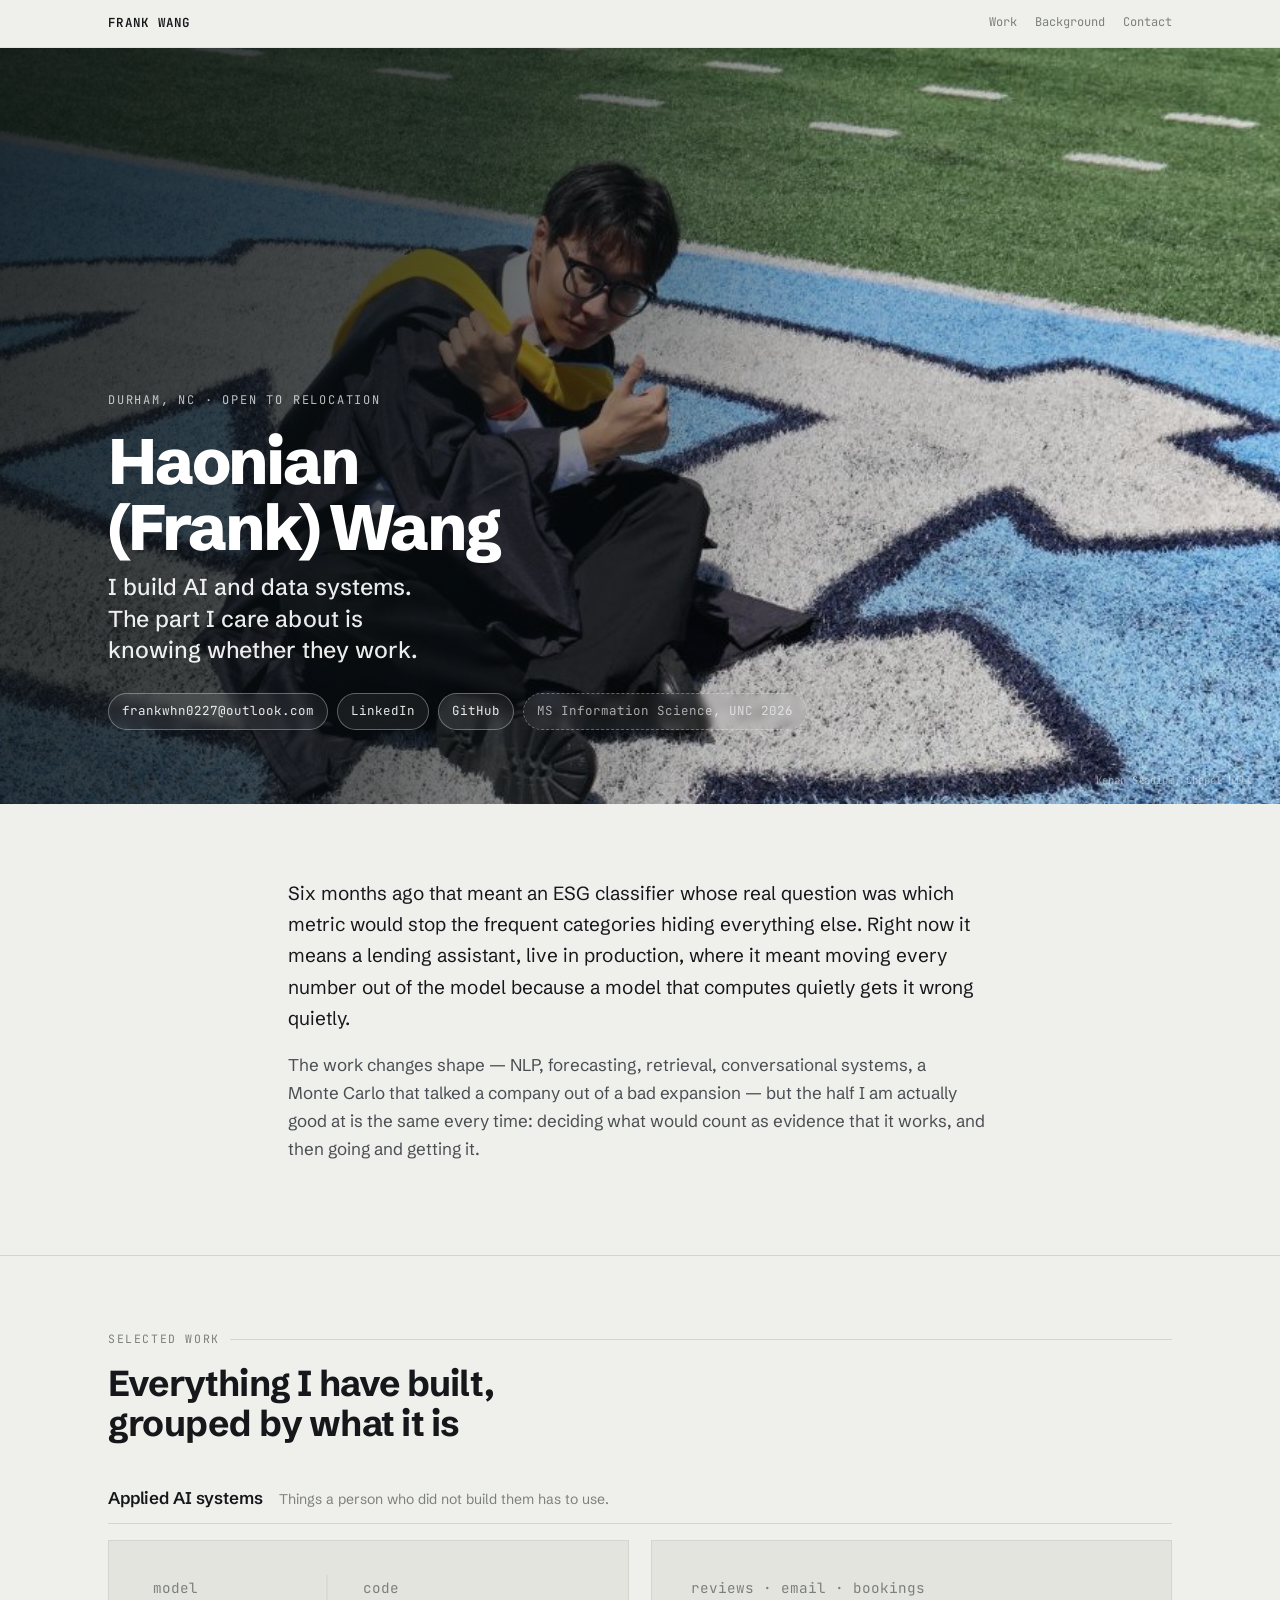
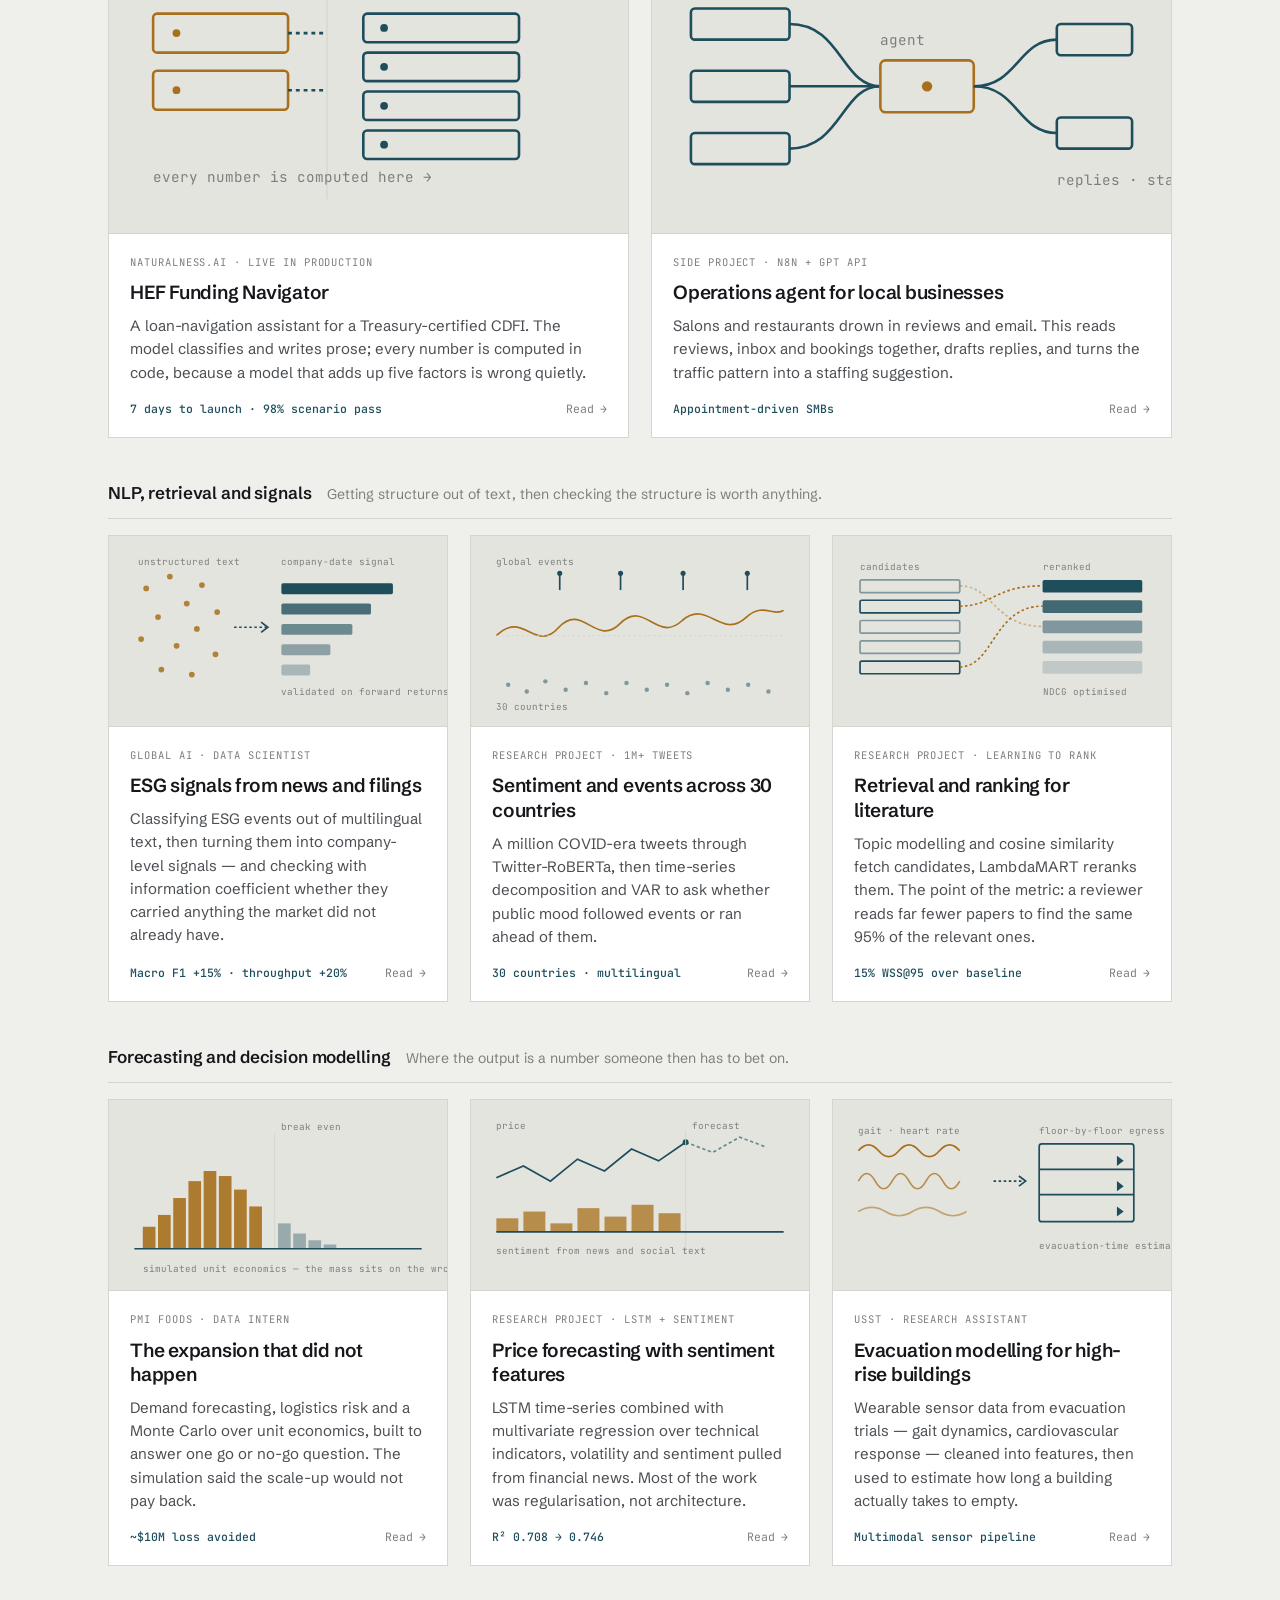
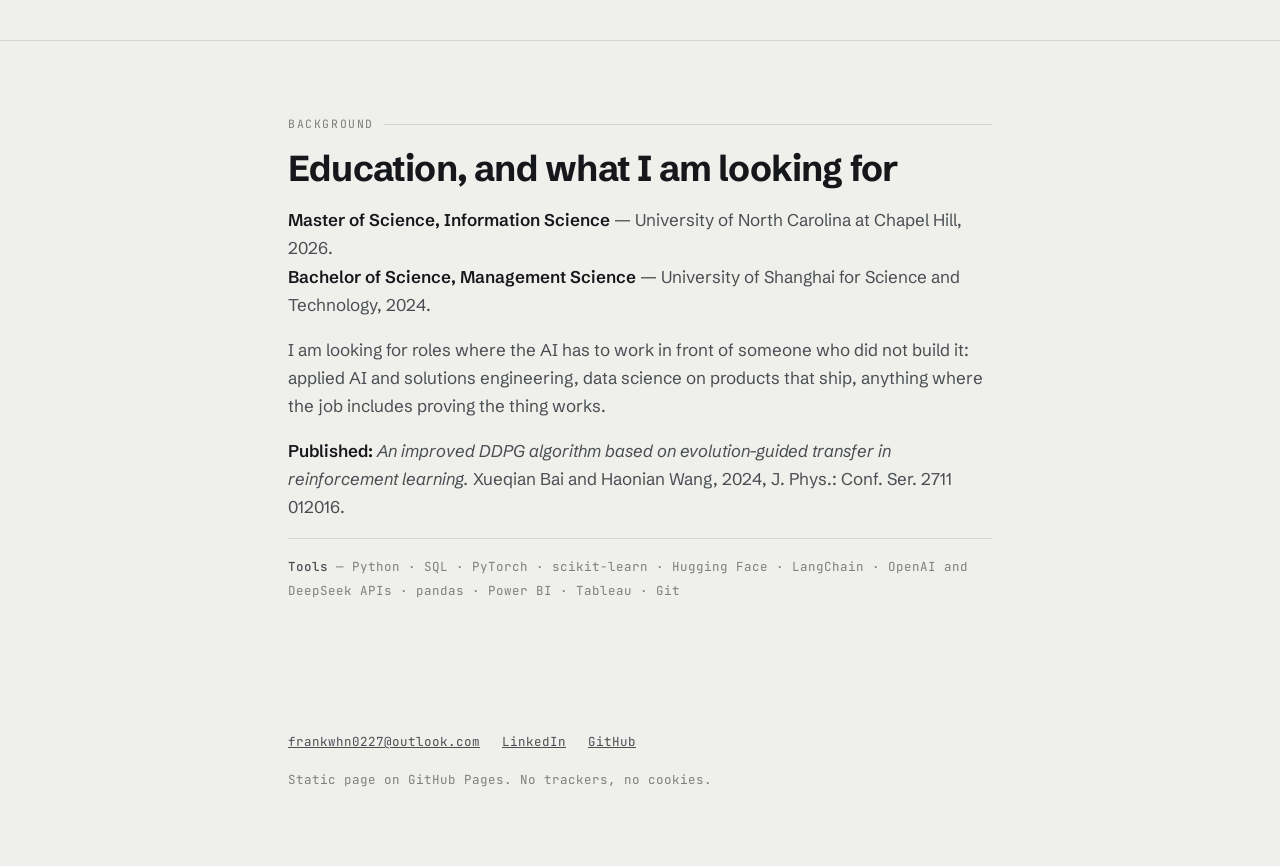
==== commit c985bff4: "Widen the positioning and add the other four projects The tagline was pinned to conversational AI, w" ====
--- a/index.html
+++ b/index.html
@@ -40,7 +40,7 @@
   <div class="in">
     <div class="kick">Durham, NC · open to relocation</div>
     <h1>Haonian (Frank) Wang</h1>
-    <p class="role">I build conversational AI that has to survive a real customer.</p>
+    <p class="role">I build AI and data systems. The part I care about is knowing whether they work.</p>
     <div class="meta">
       <a href="mailto:frankwhn0227@outlook.com">frankwhn0227@outlook.com</a>
       <a href="https://www.linkedin.com/in/frank-haonian-wang-465636354" target="_blank" rel="noopener">LinkedIn</a>
@@ -52,129 +52,194 @@
 </div>
 
 <section id="intro"><div class="col">
-  <p class="big">Right now that means an assistant for a <b>U.S. Treasury-certified community lender</b>, live in production. The interesting part was never getting it to talk. It was working out <b>whether it was right</b>, and making the parts that must not be wrong stop depending on a model.</p>
-  <p>My background is classical data science — NLP, time-series, experiment design, the statistics of deciding whether a result is real. This year I have been on the problem sitting next to it: an LLM system can be confidently wrong in ways a regression never is, and most of the work is the scaffolding that catches it before a customer does.</p>
+  <p class="big">Six months ago that meant an ESG classifier whose real question was which metric would stop the frequent categories hiding everything else. Right now it means a lending assistant, live in production, where it meant moving every number out of the model because a model that computes quietly gets it wrong quietly.</p>
+  <p>The work changes shape &mdash; NLP, forecasting, retrieval, conversational systems, a Monte&nbsp;Carlo that talked a company out of a bad expansion &mdash; but the half I am actually good at is the same every time: deciding what would count as evidence that it works, and then going and getting it.</p>
 </div></section>
 
 <section id="work"><div class="wide">
   <div class="sk">Selected work</div>
-  <h2 style="max-width:16ch">Four things I have shipped, and what each one taught me</h2>
-
-  <div class="grid">
-
+  <h2 style="max-width:18ch">Everything I have built, grouped by what it is</h2>
+  <div class="cat">
+    <div class="cathead"><h3>Applied AI systems</h3><p>Things a person who did not build them has to use.</p></div>
+    <div class="grid">
     <a class="proj" href="projects/hef.html">
-      <span class="cover"><svg class="cv" viewBox="0 0 400 225" role="img" aria-label="Diagram: two model steps on the left, five deterministic steps on the right, divided by a line">
-        <rect class="bg" width="400" height="225"/>
-        <line class="hair" x1="168" y1="26" x2="168" y2="199"/>
-        <text class="t" x="34" y="40">model</text>
-        <text class="t" x="196" y="40">code</text>
-        <rect class="p" x="34" y="56" width="104" height="30" rx="3"/>
-        <rect class="p" x="34" y="100" width="104" height="30" rx="3"/>
-        <rect class="d" x="196" y="56" width="120" height="22" rx="3"/>
-        <rect class="d" x="196" y="86" width="120" height="22" rx="3"/>
-        <rect class="d" x="196" y="116" width="120" height="22" rx="3"/>
-        <rect class="d" x="196" y="146" width="120" height="22" rx="3"/>
-        <circle class="pf" cx="52" cy="71" r="3"/><circle class="pf" cx="52" cy="115" r="3"/>
-        <circle class="df" cx="212" cy="67" r="3"/><circle class="df" cx="212" cy="97" r="3"/>
-        <circle class="df" cx="212" cy="127" r="3"/><circle class="df" cx="212" cy="157" r="3"/>
-        <path class="d" d="M138 71 H 168 M138 115 H 168" stroke-dasharray="3 3"/>
-        <text class="t" x="34" y="186">every number is computed here →</text>
-      </svg></span>
-      <span class="body">
-        <span class="tag">Naturalness.ai · live in production</span>
+      <span class="cover"><svg class="cv" viewBox="0 0 400 225" role="img" aria-label="Two model steps on the left, four deterministic steps on the right, divided by a line"><rect class="bg" width="400" height="225"/>
+ <line class="hair" x1="168" y1="26" x2="168" y2="199"/>
+ <text class="t" x="34" y="40">model</text><text class="t" x="196" y="40">code</text>
+ <rect class="p" x="34" y="56" width="104" height="30" rx="3"/><rect class="p" x="34" y="100" width="104" height="30" rx="3"/>
+ <rect class="d" x="196" y="56" width="120" height="22" rx="3"/><rect class="d" x="196" y="86" width="120" height="22" rx="3"/>
+ <rect class="d" x="196" y="116" width="120" height="22" rx="3"/><rect class="d" x="196" y="146" width="120" height="22" rx="3"/>
+ <circle class="pf" cx="52" cy="71" r="3"/><circle class="pf" cx="52" cy="115" r="3"/>
+ <circle class="df" cx="212" cy="67" r="3"/><circle class="df" cx="212" cy="97" r="3"/>
+ <circle class="df" cx="212" cy="127" r="3"/><circle class="df" cx="212" cy="157" r="3"/>
+ <path class="d" d="M138 71 H 168 M138 115 H 168" stroke-dasharray="3 3"/>
+ <text class="t" x="34" y="186">every number is computed here &rarr;</text></svg></span>
+      <span class="body">
+        <span class="tag">Naturalness.ai &middot; live in production</span>
         <h3>HEF Funding Navigator</h3>
         <p>A loan-navigation assistant for a Treasury-certified CDFI. The model classifies and writes prose; every number is computed in code, because a model that adds up five factors is wrong quietly.</p>
-        <span class="foot"><span class="stat">7 days to launch · 98% scenario pass</span><span class="go">Read<span class="arrow">→</span></span></span>
-      </span>
-    </a>
-
-    <a class="proj" href="projects/esg.html">
-      <span class="cover"><svg class="cv" viewBox="0 0 400 225" role="img" aria-label="Diagram: scattered document dots on the left resolve into a ranked bar chart on the right">
-        <rect class="bg" width="400" height="225"/>
-        <g class="pf" opacity=".85">
-          <circle cx="44" cy="62" r="3.4"/><circle cx="72" cy="48" r="3.4"/><circle cx="58" cy="96" r="3.4"/>
-          <circle cx="92" cy="80" r="3.4"/><circle cx="38" cy="122" r="3.4"/><circle cx="80" cy="130" r="3.4"/>
-          <circle cx="110" cy="58" r="3.4"/><circle cx="104" cy="110" r="3.4"/><circle cx="62" cy="158" r="3.4"/>
-          <circle cx="98" cy="164" r="3.4"/><circle cx="128" cy="90" r="3.4"/><circle cx="126" cy="140" r="3.4"/>
-        </g>
-        <path class="d" d="M148 108 H 186" stroke-dasharray="3 3"/>
-        <path class="d" d="M180 102 l 8 6 l -8 6" fill="none"/>
-        <rect class="df" x="204" y="56" width="132" height="13" rx="2"/>
-        <rect class="df" x="204" y="80" width="106" height="13" rx="2" opacity=".78"/>
-        <rect class="df" x="204" y="104" width="84" height="13" rx="2" opacity=".6"/>
-        <rect class="df" x="204" y="128" width="58" height="13" rx="2" opacity=".44"/>
-        <rect class="df" x="204" y="152" width="34" height="13" rx="2" opacity=".3"/>
-        <text class="t" x="34" y="34">unstructured text</text>
-        <text class="t" x="204" y="34">company-date signal</text>
-        <text class="t" x="204" y="188">validated on forward returns</text>
-      </svg></span>
-      <span class="body">
-        <span class="tag">Global AI · alternative data</span>
-        <h3>ESG signals from news and filings</h3>
-        <p>Classifying ESG events out of multilingual text, then turning them into company-level signals — and checking with information coefficient whether they carried anything the market did not already have.</p>
-        <span class="foot"><span class="stat">Macro F1 +15% · throughput +20%</span><span class="go">Read<span class="arrow">→</span></span></span>
-      </span>
-    </a>
-
+        <span class="foot"><span class="stat">7 days to launch &middot; 98% scenario pass</span><span class="go">Read<span class="arrow">&rarr;</span></span></span>
+      </span>
+    </a>
     <a class="proj" href="projects/agent.html">
-      <span class="cover"><svg class="cv" viewBox="0 0 400 225" role="img" aria-label="Diagram: three input streams converge on one agent node and fan out to two outputs">
-        <rect class="bg" width="400" height="225"/>
-        <rect class="d" x="30" y="52" width="76" height="24" rx="3"/>
-        <rect class="d" x="30" y="100" width="76" height="24" rx="3"/>
-        <rect class="d" x="30" y="148" width="76" height="24" rx="3"/>
-        <path class="d" d="M106 64 C 146 64 146 112 176 112" fill="none"/>
-        <path class="d" d="M106 112 H 176" fill="none"/>
-        <path class="d" d="M106 160 C 146 160 146 112 176 112" fill="none"/>
-        <rect class="p" x="176" y="92" width="72" height="40" rx="4"/>
-        <circle class="pf" cx="212" cy="112" r="4"/>
-        <path class="d" d="M248 112 C 282 112 282 76 312 76" fill="none"/>
-        <path class="d" d="M248 112 C 282 112 282 148 312 148" fill="none"/>
-        <rect class="d" x="312" y="64" width="58" height="24" rx="3"/>
-        <rect class="d" x="312" y="136" width="58" height="24" rx="3"/>
-        <text class="t" x="30" y="40">reviews · email · bookings</text>
-        <text class="t" x="176" y="80">agent</text>
-        <text class="t" x="312" y="188">replies · staffing</text>
-      </svg></span>
-      <span class="body">
-        <span class="tag">Side project · n8n + GPT API</span>
+      <span class="cover"><svg class="cv" viewBox="0 0 400 225" role="img" aria-label="Three input streams converge on one agent node and fan out to two outputs"><rect class="bg" width="400" height="225"/>
+ <rect class="d" x="30" y="52" width="76" height="24" rx="3"/><rect class="d" x="30" y="100" width="76" height="24" rx="3"/>
+ <rect class="d" x="30" y="148" width="76" height="24" rx="3"/>
+ <path class="d" d="M106 64 C 146 64 146 112 176 112"/><path class="d" d="M106 112 H 176"/>
+ <path class="d" d="M106 160 C 146 160 146 112 176 112"/>
+ <rect class="p" x="176" y="92" width="72" height="40" rx="4"/><circle class="pf" cx="212" cy="112" r="4"/>
+ <path class="d" d="M248 112 C 282 112 282 76 312 76"/><path class="d" d="M248 112 C 282 112 282 148 312 148"/>
+ <rect class="d" x="312" y="64" width="58" height="24" rx="3"/><rect class="d" x="312" y="136" width="58" height="24" rx="3"/>
+ <text class="t" x="30" y="40">reviews &middot; email &middot; bookings</text>
+ <text class="t" x="176" y="80">agent</text><text class="t" x="312" y="188">replies &middot; staffing</text></svg></span>
+      <span class="body">
+        <span class="tag">Side project &middot; n8n + GPT API</span>
         <h3>Operations agent for local businesses</h3>
         <p>Salons and restaurants drown in reviews and email. This reads reviews, inbox and bookings together, drafts replies, and turns the traffic pattern into a staffing suggestion.</p>
-        <span class="foot"><span class="stat">Appointment-driven SMBs</span><span class="go">Read<span class="arrow">→</span></span></span>
-      </span>
-    </a>
-
+        <span class="foot"><span class="stat">Appointment-driven SMBs</span><span class="go">Read<span class="arrow">&rarr;</span></span></span>
+      </span>
+    </a>
+    </div>
+  </div>
+  <div class="cat">
+    <div class="cathead"><h3>NLP, retrieval and signals</h3><p>Getting structure out of text, then checking the structure is worth anything.</p></div>
+    <div class="grid">
+    <a class="proj" href="projects/esg.html">
+      <span class="cover"><svg class="cv" viewBox="0 0 400 225" role="img" aria-label="Scattered document dots on the left resolve into a ranked bar chart on the right"><rect class="bg" width="400" height="225"/>
+ <g class="pf" opacity=".85">
+  <circle cx="44" cy="62" r="3.4"/><circle cx="72" cy="48" r="3.4"/><circle cx="58" cy="96" r="3.4"/>
+  <circle cx="92" cy="80" r="3.4"/><circle cx="38" cy="122" r="3.4"/><circle cx="80" cy="130" r="3.4"/>
+  <circle cx="110" cy="58" r="3.4"/><circle cx="104" cy="110" r="3.4"/><circle cx="62" cy="158" r="3.4"/>
+  <circle cx="98" cy="164" r="3.4"/><circle cx="128" cy="90" r="3.4"/><circle cx="126" cy="140" r="3.4"/></g>
+ <path class="d" d="M148 108 H 186" stroke-dasharray="3 3"/><path class="d" d="M180 102 l 8 6 l -8 6"/>
+ <rect class="df" x="204" y="56" width="132" height="13" rx="2"/>
+ <rect class="df" x="204" y="80" width="106" height="13" rx="2" opacity=".78"/>
+ <rect class="df" x="204" y="104" width="84" height="13" rx="2" opacity=".6"/>
+ <rect class="df" x="204" y="128" width="58" height="13" rx="2" opacity=".44"/>
+ <rect class="df" x="204" y="152" width="34" height="13" rx="2" opacity=".3"/>
+ <text class="t" x="34" y="34">unstructured text</text><text class="t" x="204" y="34">company-date signal</text>
+ <text class="t" x="204" y="188">validated on forward returns</text></svg></span>
+      <span class="body">
+        <span class="tag">Global AI &middot; Data Scientist</span>
+        <h3>ESG signals from news and filings</h3>
+        <p>Classifying ESG events out of multilingual text, then turning them into company-level signals &mdash; and checking with information coefficient whether they carried anything the market did not already have.</p>
+        <span class="foot"><span class="stat">Macro F1 +15% &middot; throughput +20%</span><span class="go">Read<span class="arrow">&rarr;</span></span></span>
+      </span>
+    </a>
+    <a class="proj" href="projects/covid.html">
+      <span class="cover"><svg class="cv" viewBox="0 0 400 225" role="img" aria-label="A sentiment time series with event markers above it and country dots below"><rect class="bg" width="400" height="225"/>
+ <path class="p" d="M30 118 C 62 86 76 140 104 108 C 132 78 148 132 176 104 C 206 74 220 128 250 100 C 280 74 296 124 326 96 C 346 78 358 96 370 88"/>
+ <line class="hair" x1="30" y1="118" x2="370" y2="118" stroke-dasharray="3 3"/>
+ <g class="df"><rect x="104" y="46" width="2" height="18"/><rect x="176" y="46" width="2" height="18"/>
+  <rect x="250" y="46" width="2" height="18"/><rect x="326" y="46" width="2" height="18"/>
+  <circle cx="105" cy="44" r="3"/><circle cx="177" cy="44" r="3"/><circle cx="251" cy="44" r="3"/><circle cx="327" cy="44" r="3"/></g>
+ <g class="df" opacity=".5">
+  <circle cx="44" cy="176" r="2.6"/><circle cx="66" cy="184" r="2.6"/><circle cx="88" cy="172" r="2.6"/>
+  <circle cx="112" cy="182" r="2.6"/><circle cx="136" cy="174" r="2.6"/><circle cx="160" cy="186" r="2.6"/>
+  <circle cx="184" cy="174" r="2.6"/><circle cx="208" cy="182" r="2.6"/><circle cx="232" cy="176" r="2.6"/>
+  <circle cx="256" cy="186" r="2.6"/><circle cx="280" cy="174" r="2.6"/><circle cx="304" cy="182" r="2.6"/>
+  <circle cx="328" cy="176" r="2.6"/><circle cx="352" cy="184" r="2.6"/></g>
+ <text class="t" x="30" y="34">global events</text><text class="t" x="30" y="206">30 countries</text></svg></span>
+      <span class="body">
+        <span class="tag">Research project &middot; 1M+ tweets</span>
+        <h3>Sentiment and events across 30 countries</h3>
+        <p>A million COVID-era tweets through Twitter-RoBERTa, then time-series decomposition and VAR to ask whether public mood followed events or ran ahead of them.</p>
+        <span class="foot"><span class="stat">30 countries &middot; multilingual</span><span class="go">Read<span class="arrow">&rarr;</span></span></span>
+      </span>
+    </a>
     <a class="proj" href="projects/ranking.html">
-      <span class="cover"><svg class="cv" viewBox="0 0 400 225" role="img" aria-label="Diagram: an unordered candidate list on the left is reranked into a relevance-ordered list on the right">
-        <rect class="bg" width="400" height="225"/>
-        <g>
-          <rect class="d" x="32" y="52" width="118" height="15" rx="2" opacity=".5"/>
-          <rect class="d" x="32" y="76" width="118" height="15" rx="2"/>
-          <rect class="d" x="32" y="100" width="118" height="15" rx="2" opacity=".5"/>
-          <rect class="d" x="32" y="124" width="118" height="15" rx="2" opacity=".5"/>
-          <rect class="d" x="32" y="148" width="118" height="15" rx="2"/>
-        </g>
-        <path class="p" d="M150 83 C 190 83 190 59 248 59" fill="none" stroke-dasharray="3 3"/>
-        <path class="p" d="M150 155 C 190 155 190 83 248 83" fill="none" stroke-dasharray="3 3"/>
-        <path class="p" d="M150 59 C 190 59 190 107 248 107" fill="none" stroke-dasharray="3 3" opacity=".45"/>
-        <g>
-          <rect class="df" x="248" y="52" width="118" height="15" rx="2"/>
-          <rect class="df" x="248" y="76" width="118" height="15" rx="2" opacity=".82"/>
-          <rect class="df" x="248" y="100" width="118" height="15" rx="2" opacity=".5"/>
-          <rect class="df" x="248" y="124" width="118" height="15" rx="2" opacity=".3"/>
-          <rect class="df" x="248" y="148" width="118" height="15" rx="2" opacity=".18"/>
-        </g>
-        <text class="t" x="32" y="40">candidates</text>
-        <text class="t" x="248" y="40">reranked</text>
-        <text class="t" x="248" y="188">NDCG optimised</text>
-      </svg></span>
-      <span class="body">
-        <span class="tag">Research project · learning to rank</span>
+      <span class="cover"><svg class="cv" viewBox="0 0 400 225" role="img" aria-label="An unordered candidate list on the left is reranked into a relevance-ordered list"><rect class="bg" width="400" height="225"/>
+ <rect class="d" x="32" y="52" width="118" height="15" rx="2" opacity=".5"/>
+ <rect class="d" x="32" y="76" width="118" height="15" rx="2"/>
+ <rect class="d" x="32" y="100" width="118" height="15" rx="2" opacity=".5"/>
+ <rect class="d" x="32" y="124" width="118" height="15" rx="2" opacity=".5"/>
+ <rect class="d" x="32" y="148" width="118" height="15" rx="2"/>
+ <path class="p" d="M150 83 C 190 83 190 59 248 59" stroke-dasharray="3 3"/>
+ <path class="p" d="M150 155 C 190 155 190 83 248 83" stroke-dasharray="3 3"/>
+ <path class="p" d="M150 59 C 190 59 190 107 248 107" stroke-dasharray="3 3" opacity=".45"/>
+ <rect class="df" x="248" y="52" width="118" height="15" rx="2"/>
+ <rect class="df" x="248" y="76" width="118" height="15" rx="2" opacity=".82"/>
+ <rect class="df" x="248" y="100" width="118" height="15" rx="2" opacity=".5"/>
+ <rect class="df" x="248" y="124" width="118" height="15" rx="2" opacity=".3"/>
+ <rect class="df" x="248" y="148" width="118" height="15" rx="2" opacity=".18"/>
+ <text class="t" x="32" y="40">candidates</text><text class="t" x="248" y="40">reranked</text>
+ <text class="t" x="248" y="188">NDCG optimised</text></svg></span>
+      <span class="body">
+        <span class="tag">Research project &middot; learning to rank</span>
         <h3>Retrieval and ranking for literature</h3>
         <p>Topic modelling and cosine similarity fetch candidates, LambdaMART reranks them. The point of the metric: a reviewer reads far fewer papers to find the same 95% of the relevant ones.</p>
-        <span class="foot"><span class="stat">15% WSS@95 over baseline</span><span class="go">Read<span class="arrow">→</span></span></span>
-      </span>
-    </a>
-
+        <span class="foot"><span class="stat">15% WSS@95 over baseline</span><span class="go">Read<span class="arrow">&rarr;</span></span></span>
+      </span>
+    </a>
+    </div>
+  </div>
+  <div class="cat">
+    <div class="cathead"><h3>Forecasting and decision modelling</h3><p>Where the output is a number someone then has to bet on.</p></div>
+    <div class="grid">
+    <a class="proj" href="projects/pmi.html">
+      <span class="cover"><svg class="cv" viewBox="0 0 400 225" role="img" aria-label="A Monte Carlo outcome distribution sitting almost entirely below a break-even line"><rect class="bg" width="400" height="225"/>
+ <line class="hair" x1="196" y1="40" x2="196" y2="176"/>
+ <text class="t" x="204" y="36">break even</text>
+ <g class="pf" opacity=".9">
+  <rect x="40" y="150" width="15" height="26"/><rect x="58" y="136" width="15" height="40"/>
+  <rect x="76" y="116" width="15" height="60"/><rect x="94" y="96" width="15" height="80"/>
+  <rect x="112" y="84" width="15" height="92"/><rect x="130" y="90" width="15" height="86"/>
+  <rect x="148" y="106" width="15" height="70"/><rect x="166" y="126" width="15" height="50"/></g>
+ <g class="df" opacity=".38">
+  <rect x="200" y="146" width="15" height="30"/><rect x="218" y="158" width="15" height="18"/>
+  <rect x="236" y="166" width="15" height="10"/><rect x="254" y="171" width="15" height="5"/></g>
+ <line class="d" x1="30" y1="176" x2="370" y2="176"/>
+ <text class="t" x="40" y="204">simulated unit economics &mdash; the mass sits on the wrong side</text></svg></span>
+      <span class="body">
+        <span class="tag">PMI Foods &middot; Data Intern</span>
+        <h3>The expansion that did not happen</h3>
+        <p>Demand forecasting, logistics risk and a Monte Carlo over unit economics, built to answer one go or no-go question. The simulation said the scale-up would not pay back.</p>
+        <span class="foot"><span class="stat">~$10M loss avoided</span><span class="go">Read<span class="arrow">&rarr;</span></span></span>
+      </span>
+    </a>
+    <a class="proj" href="projects/stock.html">
+      <span class="cover"><svg class="cv" viewBox="0 0 400 225" role="img" aria-label="A price line above and a sentiment band below, feeding a forecast segment"><rect class="bg" width="400" height="225"/>
+ <path class="d" d="M30 92 L 62 78 L 94 96 L 126 70 L 158 84 L 190 58 L 222 72 L 254 50"/>
+ <path class="d" d="M254 50 L 286 62 L 318 44 L 350 56" stroke-dasharray="4 3" opacity=".6"/>
+ <circle class="df" cx="254" cy="50" r="3.5"/>
+ <line class="hair" x1="254" y1="36" x2="254" y2="182"/>
+ <text class="t" x="262" y="34">forecast</text>
+ <g class="pf" opacity=".75">
+  <rect x="30" y="140" width="26" height="16"/><rect x="62" y="132" width="26" height="24"/>
+  <rect x="94" y="146" width="26" height="10"/><rect x="126" y="128" width="26" height="28"/>
+  <rect x="158" y="138" width="26" height="18"/><rect x="190" y="124" width="26" height="32"/>
+  <rect x="222" y="134" width="26" height="22"/></g>
+ <line class="d" x1="30" y1="156" x2="370" y2="156"/>
+ <text class="t" x="30" y="182">sentiment from news and social text</text>
+ <text class="t" x="30" y="34">price</text></svg></span>
+      <span class="body">
+        <span class="tag">Research project &middot; LSTM + sentiment</span>
+        <h3>Price forecasting with sentiment features</h3>
+        <p>LSTM time-series combined with multivariate regression over technical indicators, volatility and sentiment pulled from financial news. Most of the work was regularisation, not architecture.</p>
+        <span class="foot"><span class="stat">R&sup2; 0.708 &rarr; 0.746</span><span class="go">Read<span class="arrow">&rarr;</span></span></span>
+      </span>
+    </a>
+    <a class="proj" href="projects/usst.html">
+      <span class="cover"><svg class="cv" viewBox="0 0 400 225" role="img" aria-label="Wearable sensor traces on the left feeding an evacuation time estimate on the right"><rect class="bg" width="400" height="225"/>
+ <path class="p" d="M30 60 q 12 -14 24 0 t 24 0 t 24 0 t 24 0 t 24 0"/>
+ <path class="p" d="M30 96 q 10 -18 20 0 t 20 0 t 20 0 t 20 0 t 20 0 t 20 0" opacity=".75"/>
+ <path class="p" d="M30 132 q 16 -10 32 0 t 32 0 t 32 0 t 32 0" opacity=".55"/>
+ <text class="t" x="30" y="40">gait &middot; heart rate</text>
+ <path class="d" d="M190 96 H 226" stroke-dasharray="3 3"/><path class="d" d="M220 90 l 8 6 l -8 6"/>
+ <g class="d"><rect x="244" y="52" width="112" height="92" rx="3"/>
+  <line x1="244" y1="82" x2="356" y2="82"/><line x1="244" y1="112" x2="356" y2="112"/></g>
+ <path class="df" d="M336 66 l 8 6 l -8 6 z"/><path class="df" d="M336 96 l 8 6 l -8 6 z"/>
+ <path class="df" d="M336 126 l 8 6 l -8 6 z"/>
+ <text class="t" x="244" y="40">floor-by-floor egress</text>
+ <text class="t" x="244" y="176">evacuation-time estimate</text></svg></span>
+      <span class="body">
+        <span class="tag">USST &middot; Research assistant</span>
+        <h3>Evacuation modelling for high-rise buildings</h3>
+        <p>Wearable sensor data from evacuation trials &mdash; gait dynamics, cardiovascular response &mdash; cleaned into features, then used to estimate how long a building actually takes to empty.</p>
+        <span class="foot"><span class="stat">Multimodal sensor pipeline</span><span class="go">Read<span class="arrow">&rarr;</span></span></span>
+      </span>
+    </a>
+    </div>
   </div>
 </div></section>
 
--- a/assets/site.css
+++ b/assets/site.css
@@ -94,6 +94,15 @@
 p b,li b{color:var(--ink);font-weight:600}
 .big{font-size:19px;color:var(--ink)}
 
+
+/* ── work categories ─────────────────────────────── */
+.cat{margin-top:44px}
+.cat:first-of-type{margin-top:26px}
+.cathead{display:flex;flex-wrap:wrap;align-items:baseline;gap:6px 16px;margin-bottom:16px;
+  padding-bottom:12px;border-bottom:1px solid var(--rule)}
+.cathead h3{margin:0;font-size:17px;letter-spacing:-.008em}
+.cathead p{margin:0;font-size:14px;color:var(--ink-3)}
+
 /* ── project grid ────────────────────────────────── */
 .grid{display:grid;grid-template-columns:repeat(auto-fit,minmax(304px,1fr));gap:22px;margin-top:6px}
 .proj{display:flex;flex-direction:column;border:1px solid var(--rule);background:var(--card);
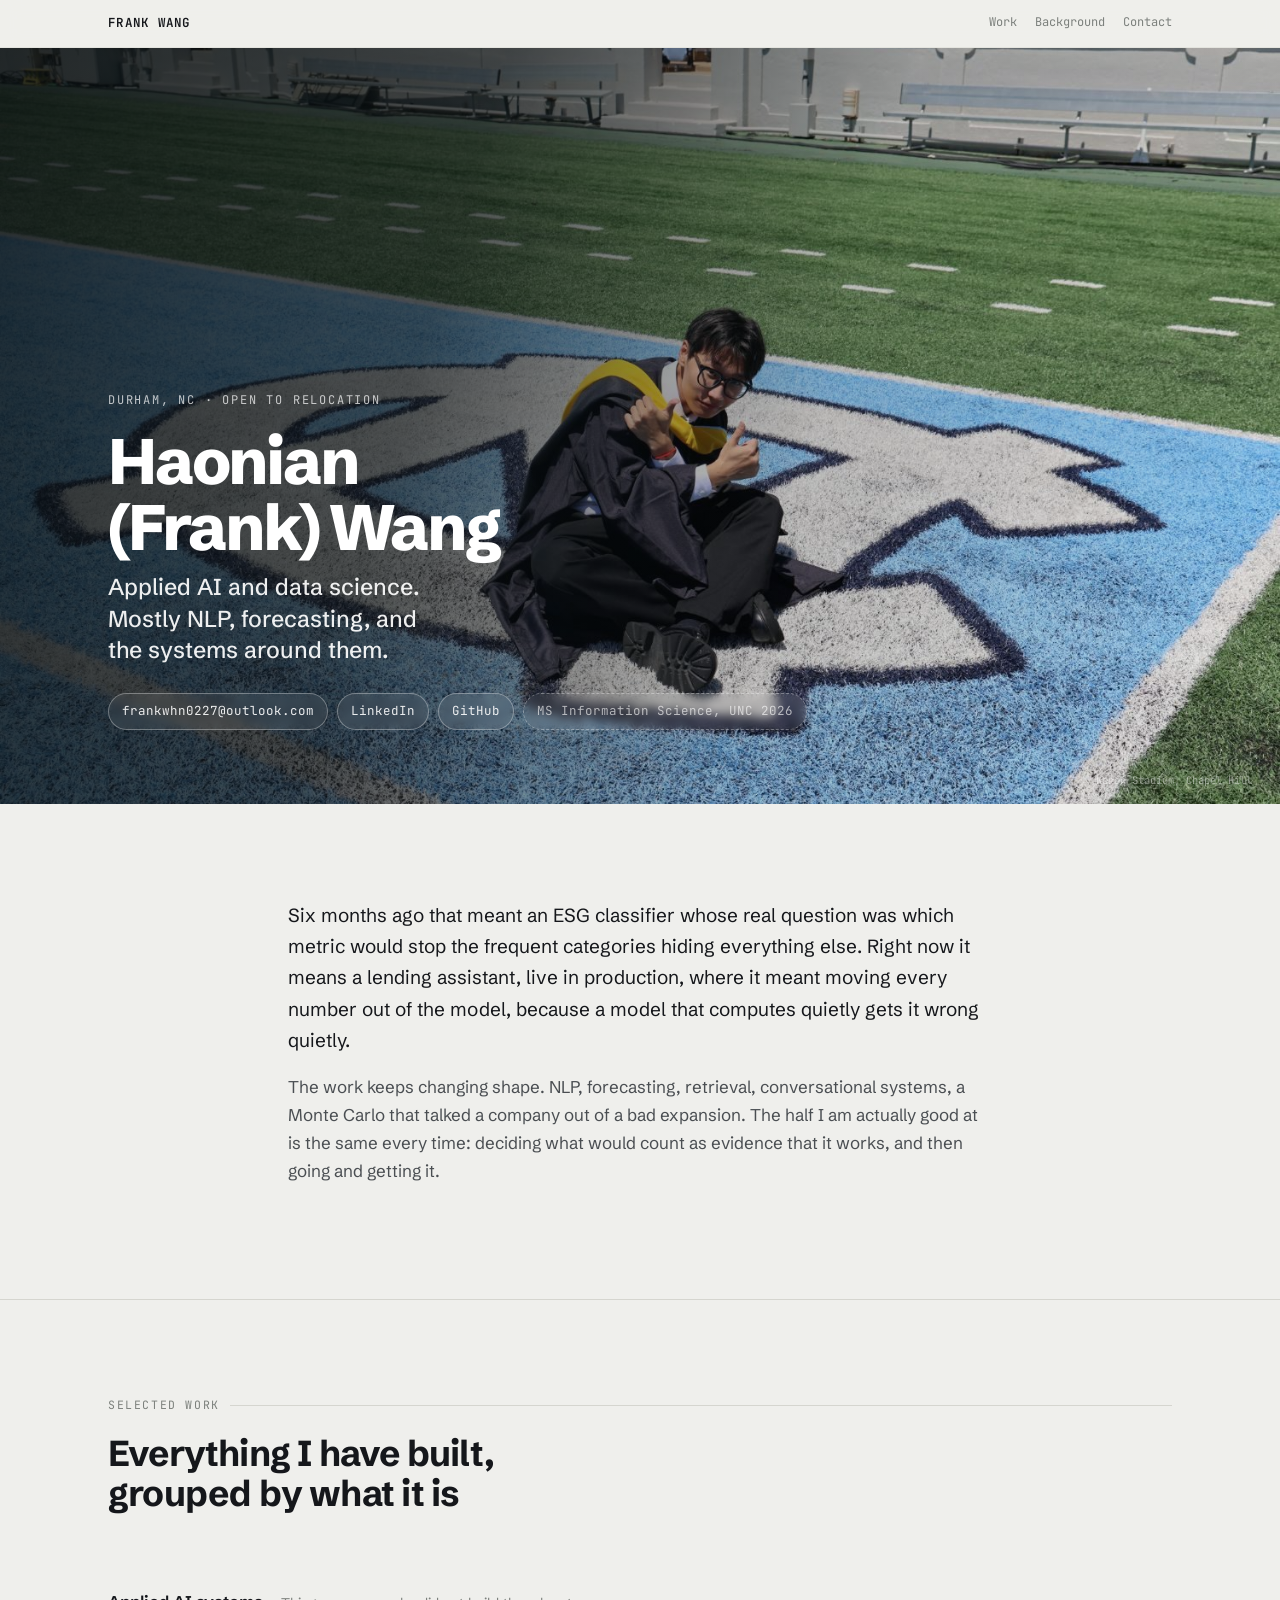
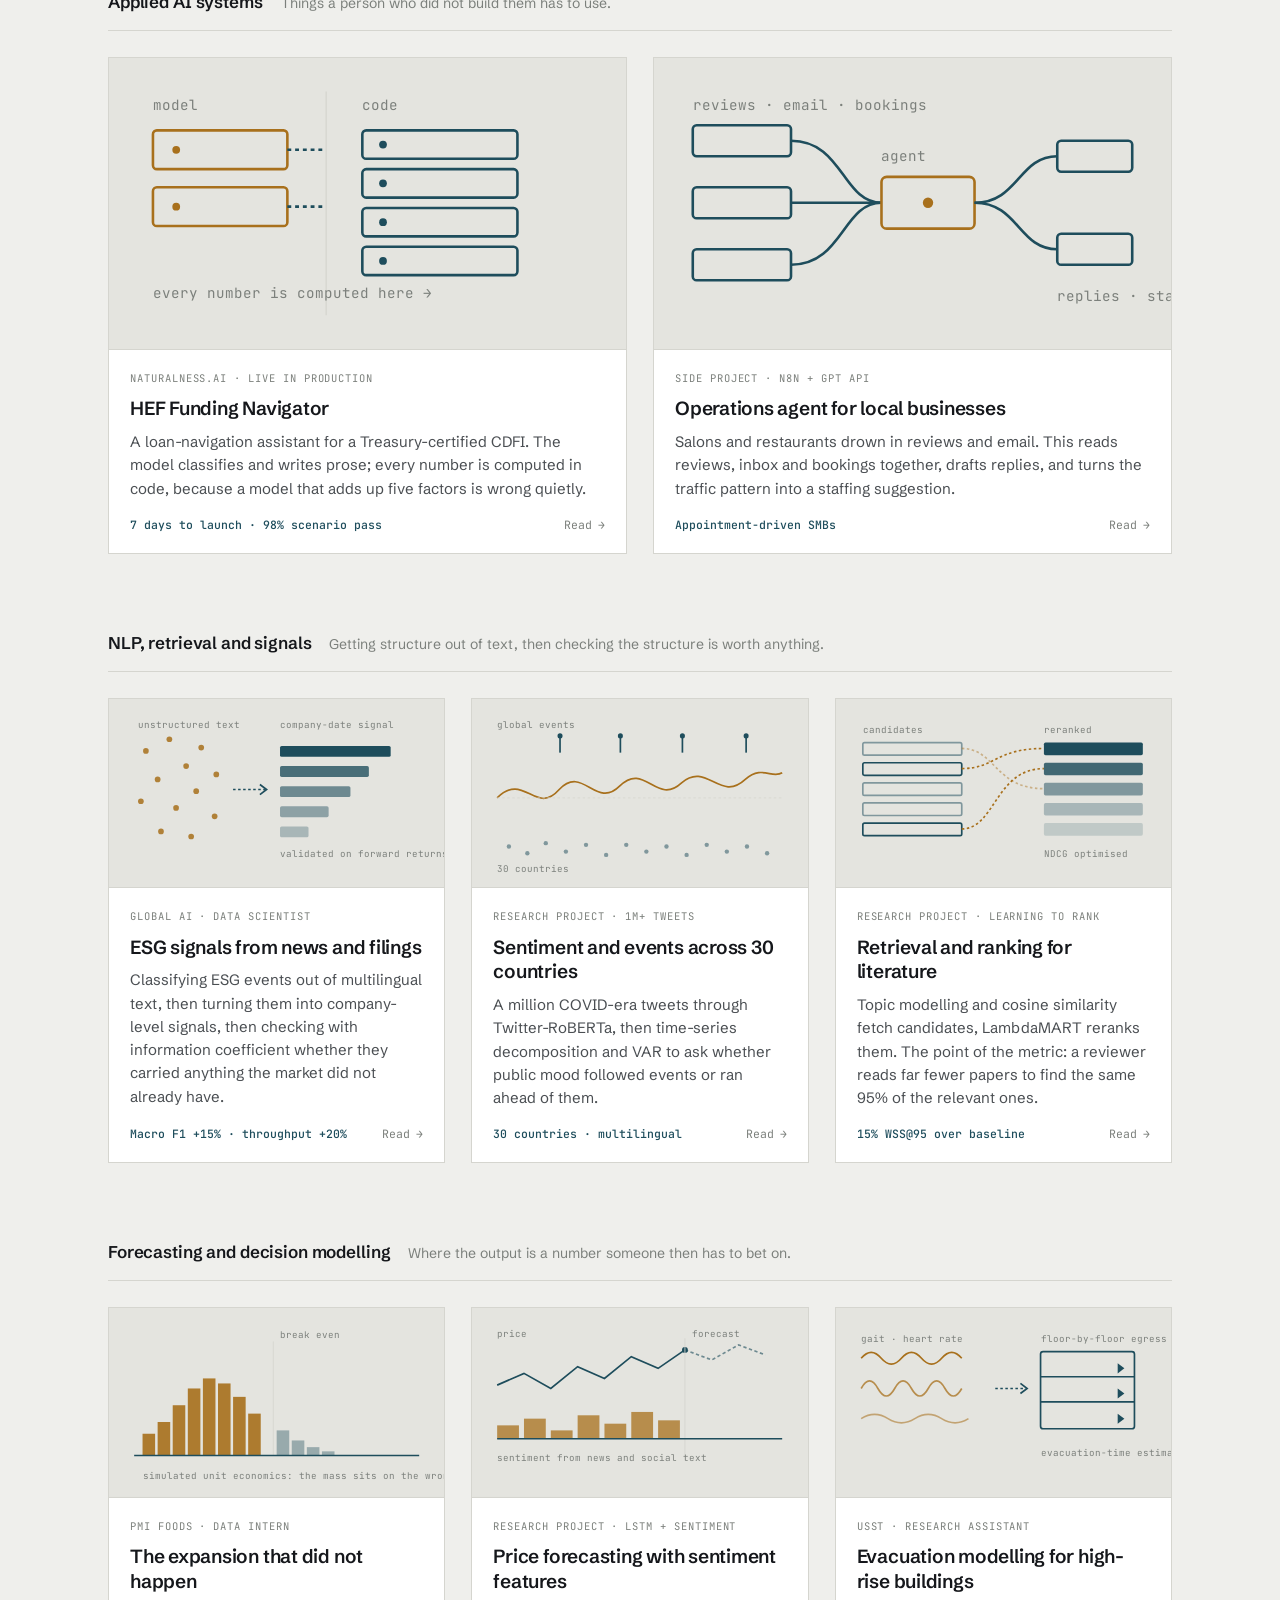
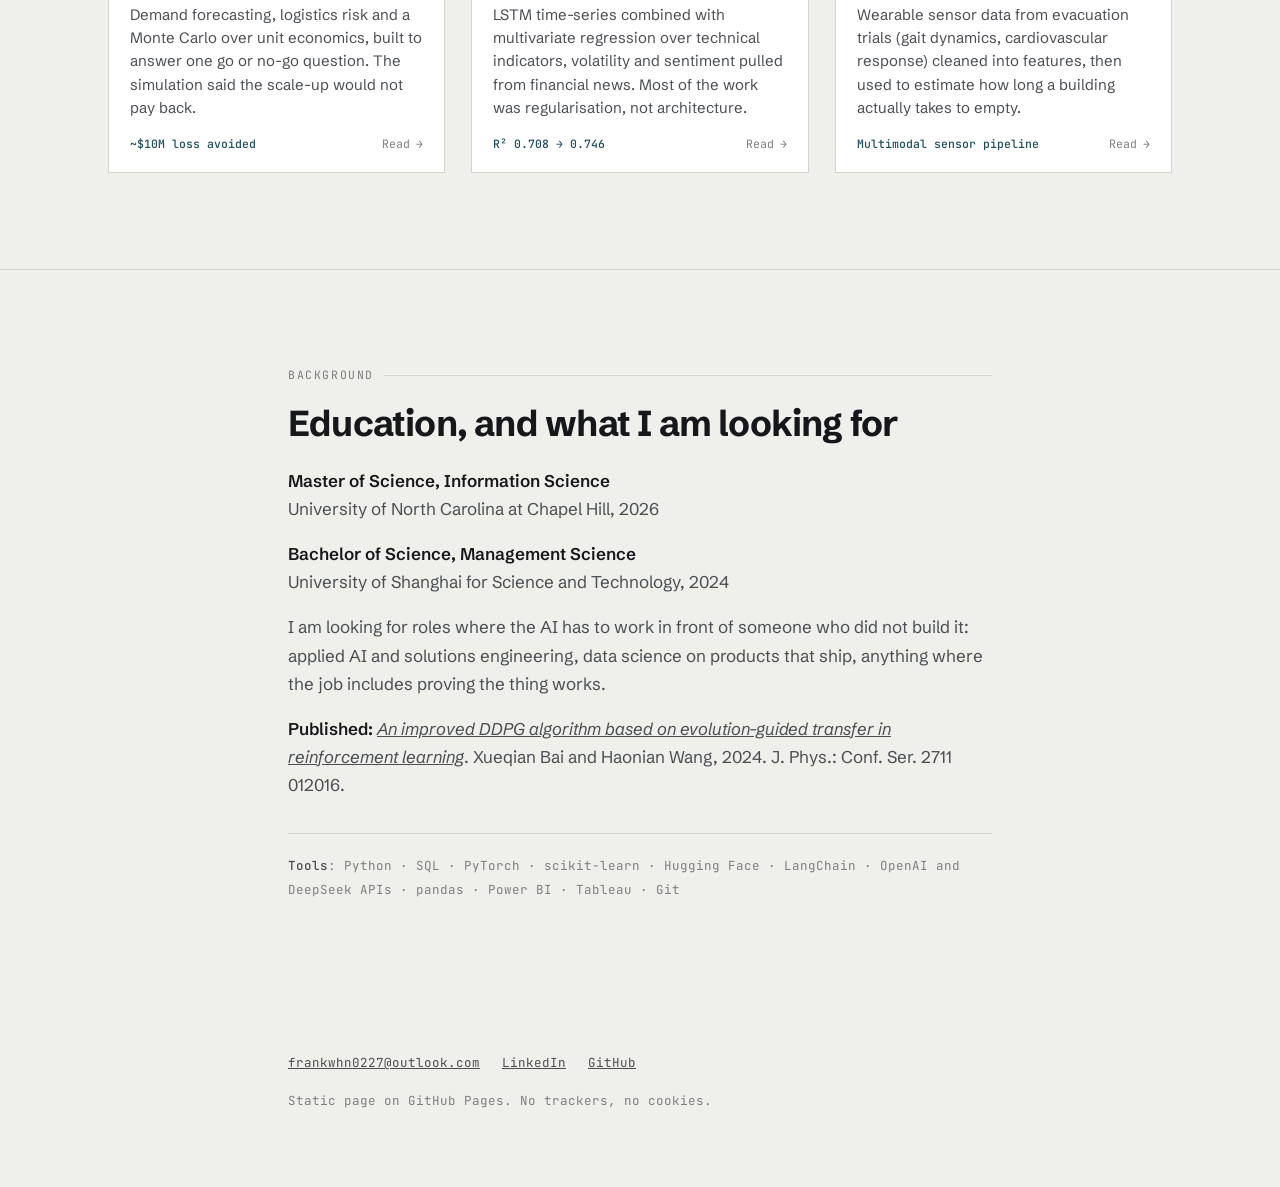
==== commit 4840d2b9: "New tagline, no em dashes, looser rhythm, linked paper Positioning widens to applied AI and data sci" ====
--- a/index.html
+++ b/index.html
@@ -40,7 +40,7 @@
   <div class="in">
     <div class="kick">Durham, NC · open to relocation</div>
     <h1>Haonian (Frank) Wang</h1>
-    <p class="role">I build AI and data systems. The part I care about is knowing whether they work.</p>
+    <p class="role">Applied AI and data science. Mostly NLP, forecasting, and the systems around them.</p>
     <div class="meta">
       <a href="mailto:frankwhn0227@outlook.com">frankwhn0227@outlook.com</a>
       <a href="https://www.linkedin.com/in/frank-haonian-wang-465636354" target="_blank" rel="noopener">LinkedIn</a>
@@ -52,8 +52,8 @@
 </div>
 
 <section id="intro"><div class="col">
-  <p class="big">Six months ago that meant an ESG classifier whose real question was which metric would stop the frequent categories hiding everything else. Right now it means a lending assistant, live in production, where it meant moving every number out of the model because a model that computes quietly gets it wrong quietly.</p>
-  <p>The work changes shape &mdash; NLP, forecasting, retrieval, conversational systems, a Monte&nbsp;Carlo that talked a company out of a bad expansion &mdash; but the half I am actually good at is the same every time: deciding what would count as evidence that it works, and then going and getting it.</p>
+  <p class="big">Six months ago that meant an ESG classifier whose real question was which metric would stop the frequent categories hiding everything else. Right now it means a lending assistant, live in production, where it meant moving every number out of the model, because a model that computes quietly gets it wrong quietly.</p>
+  <p>The work keeps changing shape. NLP, forecasting, retrieval, conversational systems, a Monte&nbsp;Carlo that talked a company out of a bad expansion. The half I am actually good at is the same every time: deciding what would count as evidence that it works, and then going and getting it.</p>
 </div></section>
 
 <section id="work"><div class="wide">
@@ -122,7 +122,7 @@
       <span class="body">
         <span class="tag">Global AI &middot; Data Scientist</span>
         <h3>ESG signals from news and filings</h3>
-        <p>Classifying ESG events out of multilingual text, then turning them into company-level signals &mdash; and checking with information coefficient whether they carried anything the market did not already have.</p>
+        <p>Classifying ESG events out of multilingual text, then turning them into company-level signals, then checking with information coefficient whether they carried anything the market did not already have.</p>
         <span class="foot"><span class="stat">Macro F1 +15% &middot; throughput +20%</span><span class="go">Read<span class="arrow">&rarr;</span></span></span>
       </span>
     </a>
@@ -189,7 +189,7 @@
   <rect x="200" y="146" width="15" height="30"/><rect x="218" y="158" width="15" height="18"/>
   <rect x="236" y="166" width="15" height="10"/><rect x="254" y="171" width="15" height="5"/></g>
  <line class="d" x1="30" y1="176" x2="370" y2="176"/>
- <text class="t" x="40" y="204">simulated unit economics &mdash; the mass sits on the wrong side</text></svg></span>
+ <text class="t" x="40" y="204">simulated unit economics: the mass sits on the wrong side</text></svg></span>
       <span class="body">
         <span class="tag">PMI Foods &middot; Data Intern</span>
         <h3>The expansion that did not happen</h3>
@@ -235,7 +235,7 @@
       <span class="body">
         <span class="tag">USST &middot; Research assistant</span>
         <h3>Evacuation modelling for high-rise buildings</h3>
-        <p>Wearable sensor data from evacuation trials &mdash; gait dynamics, cardiovascular response &mdash; cleaned into features, then used to estimate how long a building actually takes to empty.</p>
+        <p>Wearable sensor data from evacuation trials (gait dynamics, cardiovascular response) cleaned into features, then used to estimate how long a building actually takes to empty.</p>
         <span class="foot"><span class="stat">Multimodal sensor pipeline</span><span class="go">Read<span class="arrow">&rarr;</span></span></span>
       </span>
     </a>
@@ -246,11 +246,11 @@
 <section id="background"><div class="col">
   <div class="sk">Background</div>
   <h2>Education, and what I am looking for</h2>
-  <p><b>Master of Science, Information Science</b> — University of North Carolina at Chapel Hill, 2026.<br>
-     <b>Bachelor of Science, Management Science</b> — University of Shanghai for Science and Technology, 2024.</p>
+  <p><b>Master of Science, Information Science</b><br>University of North Carolina at Chapel Hill, 2026</p>
+  <p><b>Bachelor of Science, Management Science</b><br>University of Shanghai for Science and Technology, 2024</p>
   <p>I am looking for roles where the AI has to work in front of someone who did not build it: applied AI and solutions engineering, data science on products that ship, anything where the job includes proving the thing works.</p>
-  <p><b>Published:</b> <i>An improved DDPG algorithm based on evolution-guided transfer in reinforcement learning.</i> Xueqian Bai and Haonian Wang, 2024, J. Phys.: Conf. Ser. 2711 012016.</p>
-  <div class="stack"><b>Tools</b> — Python · SQL · PyTorch · scikit-learn · Hugging Face · LangChain · OpenAI and DeepSeek APIs · pandas · Power BI · Tableau · Git</div>
+  <p><b>Published:</b> <a href="https://doi.org/10.1088/1742-6596/2711/1/012016" target="_blank" rel="noopener"><i>An improved DDPG algorithm based on evolution-guided transfer in reinforcement learning</i></a>. Xueqian Bai and Haonian Wang, 2024. J. Phys.: Conf. Ser. 2711 012016.</p>
+  <div class="stack"><b>Tools</b>: Python · SQL · PyTorch · scikit-learn · Hugging Face · LangChain · OpenAI and DeepSeek APIs · pandas · Power BI · Tableau · Git</div>
 </div></section>
 
 <footer><div class="col">
--- a/assets/site.css
+++ b/assets/site.css
@@ -82,13 +82,13 @@
   font-size:10.5px;color:rgba(255,255,255,.45)}
 
 /* ── section furniture ───────────────────────────── */
-section{padding:74px 0;border-bottom:1px solid var(--rule)}
+section{padding:96px 0;border-bottom:1px solid var(--rule)}
 section:last-of-type{border-bottom:0}
 .sk{font-family:var(--mono);font-size:11.5px;letter-spacing:.14em;text-transform:uppercase;
-  color:var(--ink-3);margin-bottom:14px;display:flex;align-items:center;gap:10px}
+  color:var(--ink-3);margin-bottom:18px;display:flex;align-items:center;gap:10px}
 .sk::after{content:"";flex:1;height:1px;background:var(--rule)}
 h2{font-size:clamp(26px,3.6vw,36px);line-height:1.12;letter-spacing:-.022em;font-weight:700;
-  margin:0 0 18px;text-wrap:balance}
+  margin:0 0 24px;text-wrap:balance}
 h3{font-size:19px;line-height:1.3;letter-spacing:-.012em;font-weight:600;margin:0 0 8px}
 p{margin:0 0 17px;color:var(--ink-2)}
 p b,li b{color:var(--ink);font-weight:600}
@@ -96,15 +96,15 @@
 
 
 /* ── work categories ─────────────────────────────── */
-.cat{margin-top:44px}
-.cat:first-of-type{margin-top:26px}
-.cathead{display:flex;flex-wrap:wrap;align-items:baseline;gap:6px 16px;margin-bottom:16px;
-  padding-bottom:12px;border-bottom:1px solid var(--rule)}
+.cat{margin-top:78px}
+.cat:first-of-type{margin-top:38px}
+.cathead{display:flex;flex-wrap:wrap;align-items:baseline;gap:6px 18px;margin-bottom:26px;
+  padding-bottom:15px;border-bottom:1px solid var(--rule)}
 .cathead h3{margin:0;font-size:17px;letter-spacing:-.008em}
 .cathead p{margin:0;font-size:14px;color:var(--ink-3)}
 
 /* ── project grid ────────────────────────────────── */
-.grid{display:grid;grid-template-columns:repeat(auto-fit,minmax(304px,1fr));gap:22px;margin-top:6px}
+.grid{display:grid;grid-template-columns:repeat(auto-fit,minmax(304px,1fr));gap:26px;margin-top:0}
 .proj{display:flex;flex-direction:column;border:1px solid var(--rule);background:var(--card);
   text-decoration:none;color:inherit;overflow:hidden;
   transition:border-color .16s ease, transform .16s ease}
@@ -128,7 +128,7 @@
 .back{font-family:var(--mono);font-size:12px;color:var(--ink-3);text-decoration:none;
   display:inline-flex;gap:7px;align-items:center;margin-bottom:26px}
 .back:hover{color:var(--ink)}
-.phead{padding:54px 0 0}
+.phead{padding:64px 0 0}
 .phead .tag{font-family:var(--mono);font-size:11.5px;letter-spacing:.13em;text-transform:uppercase;
   color:var(--ink-3);margin-bottom:12px}
 .phead h1{font-size:clamp(30px,4.6vw,46px);line-height:1.06;letter-spacing:-.03em;font-weight:800;
@@ -137,7 +137,7 @@
 .phead .lede b{color:var(--ink)}
 
 .stats{display:grid;grid-template-columns:repeat(auto-fit,minmax(128px,1fr));gap:1px;
-  background:var(--rule);border:1px solid var(--rule);margin:34px 0}
+  background:var(--rule);border:1px solid var(--rule);margin:40px 0}
 .stats div{background:var(--ground);padding:16px 18px}
 .stats b{display:block;font-size:26px;font-weight:700;letter-spacing:-.025em;line-height:1.15;
   font-variant-numeric:tabular-nums}
@@ -160,7 +160,7 @@
   font-size:16px;color:var(--ink-2)}
 .aside b{color:var(--ink)}
 .stack{font-family:var(--mono);font-size:12.5px;color:var(--ink-3);border-top:1px solid var(--rule);
-  padding-top:16px;margin-top:8px;line-height:1.9}
+  padding-top:20px;margin-top:34px;line-height:1.9}
 .stack b{color:var(--ink-2);font-weight:500}
 
 .nextprev{display:flex;flex-wrap:wrap;gap:14px;margin-top:10px}
